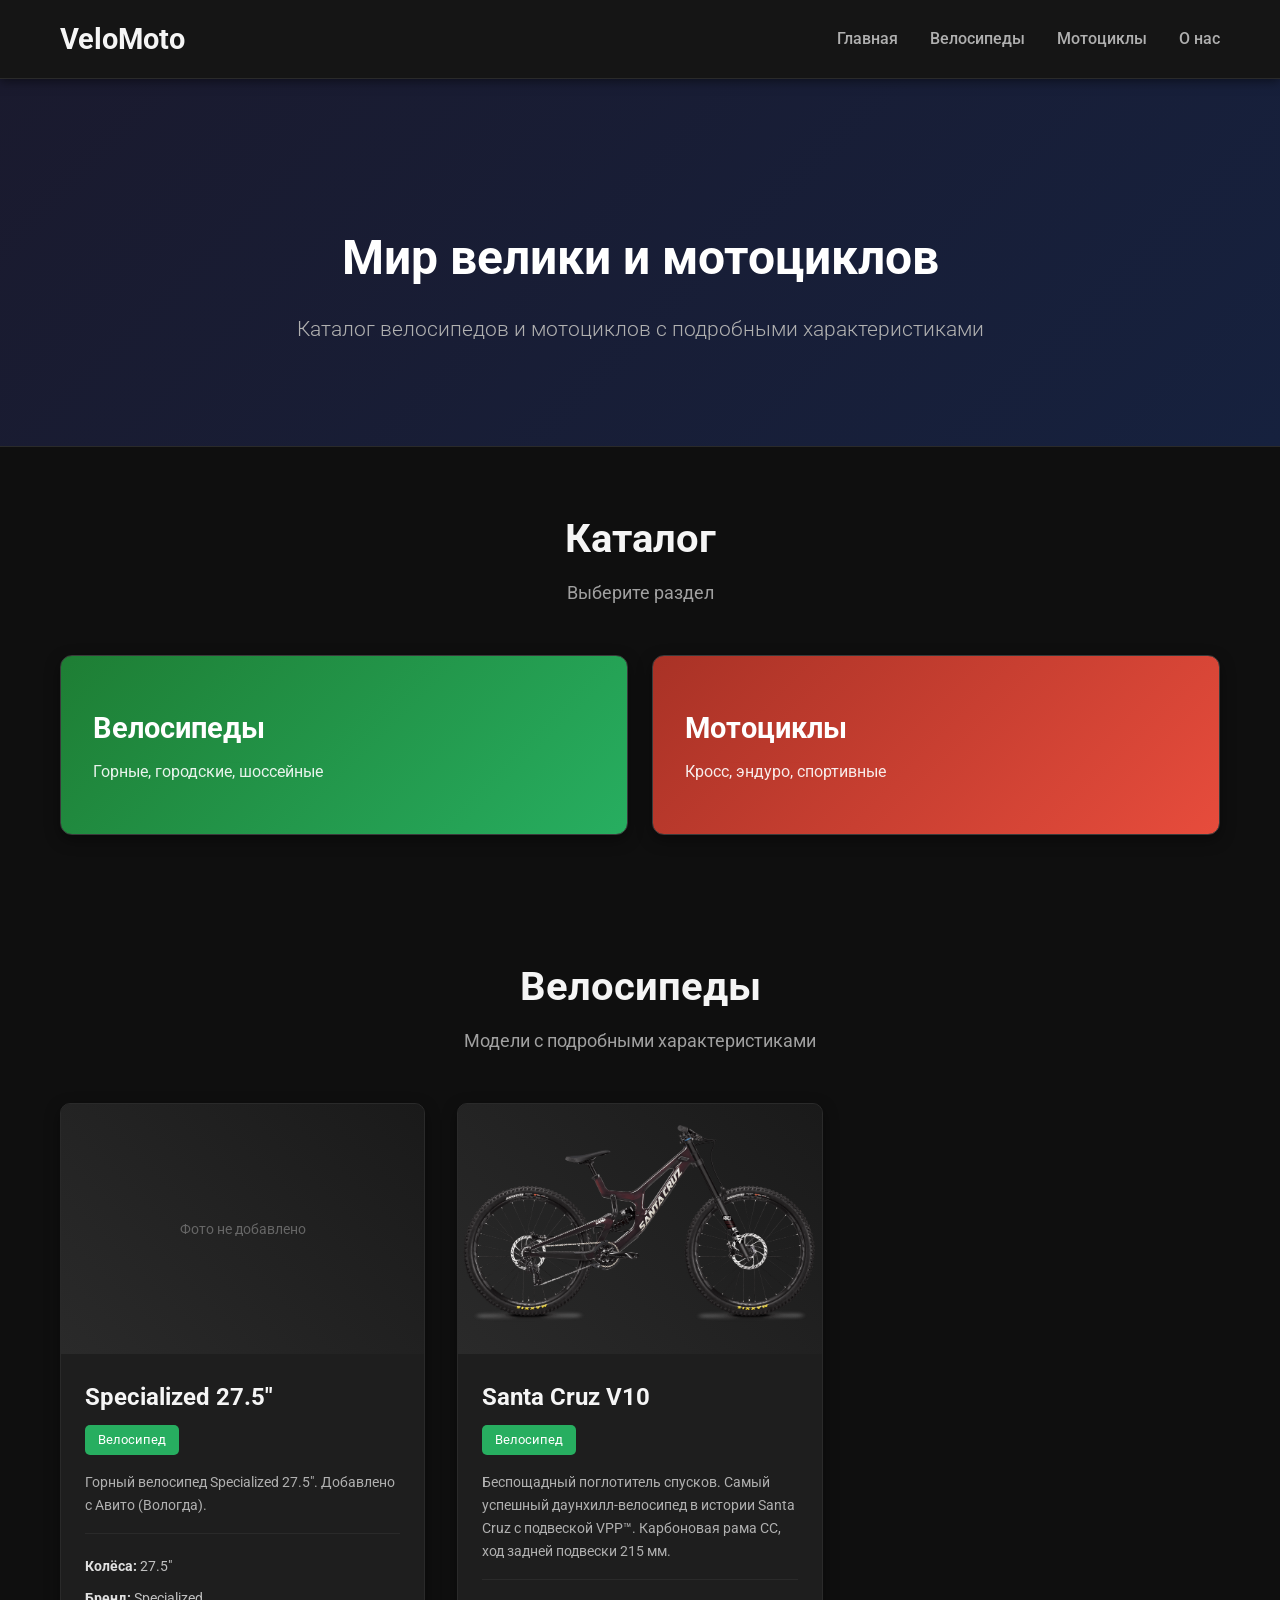
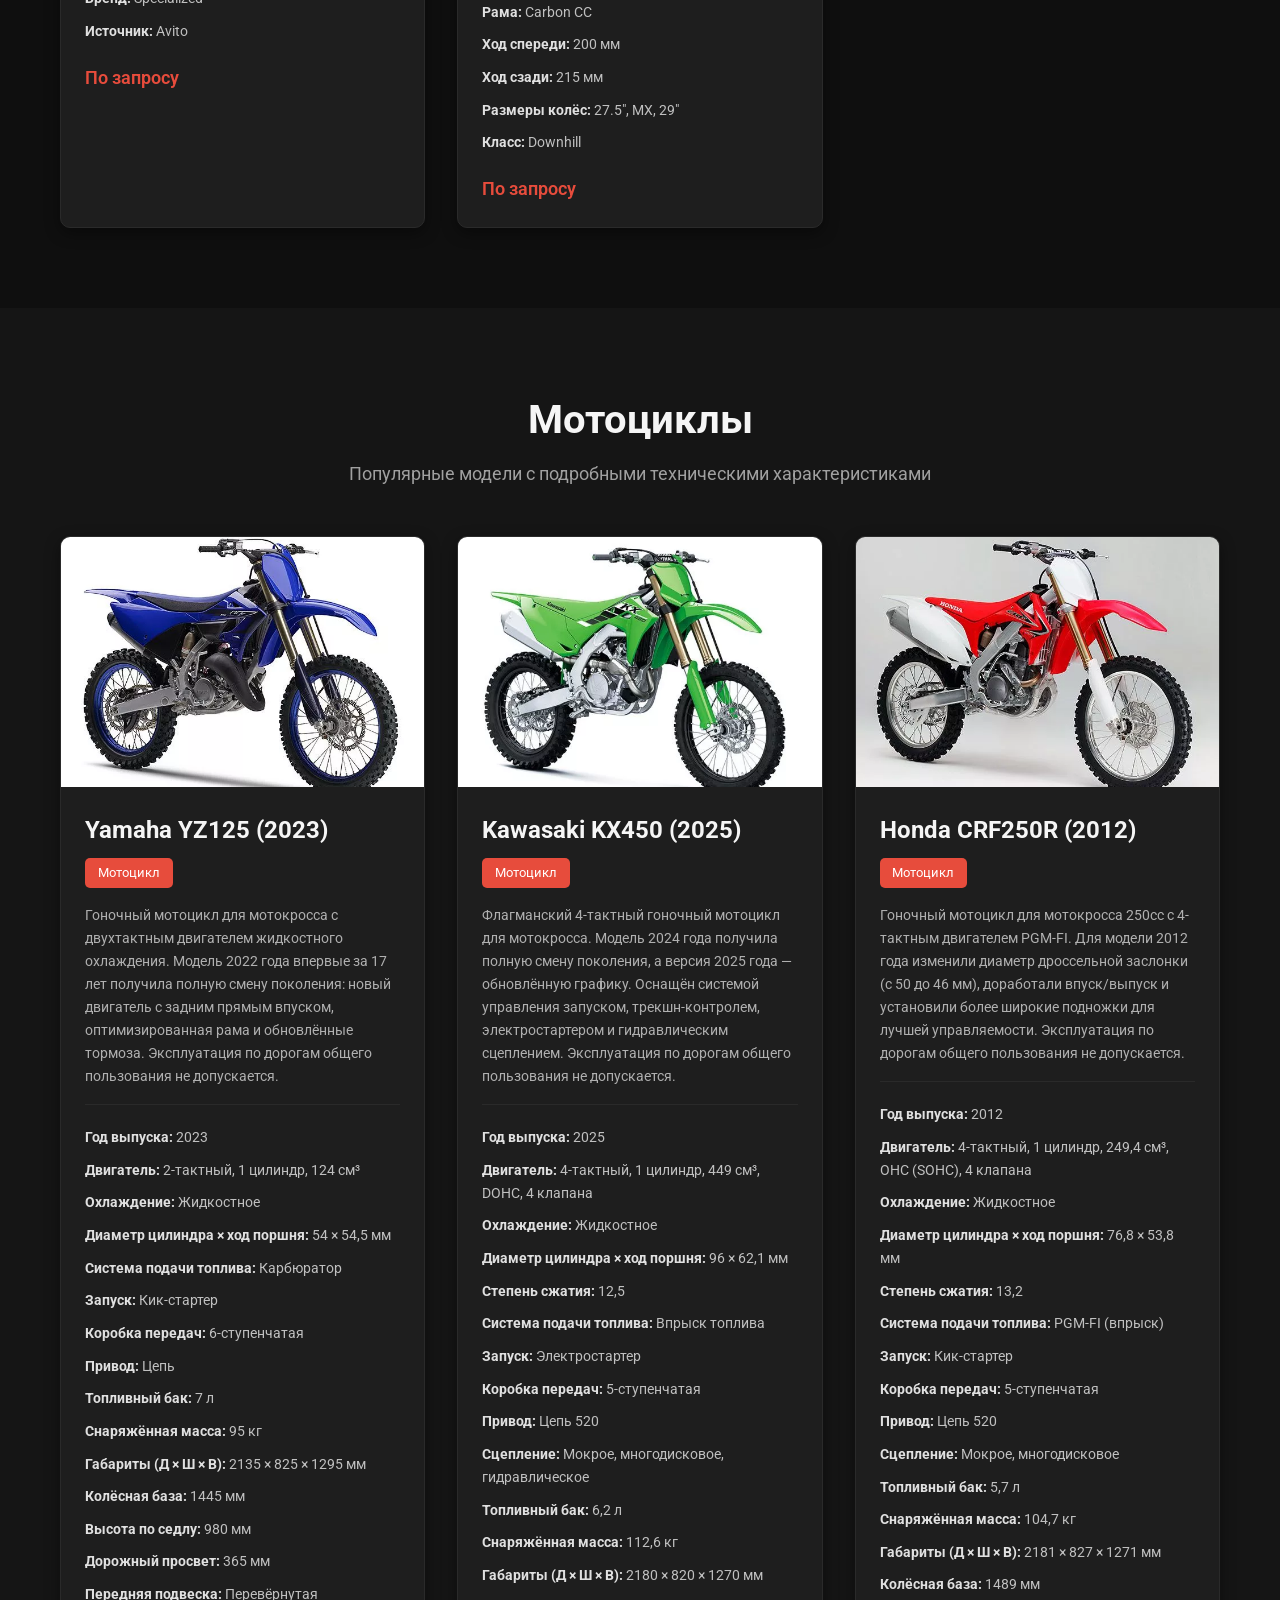
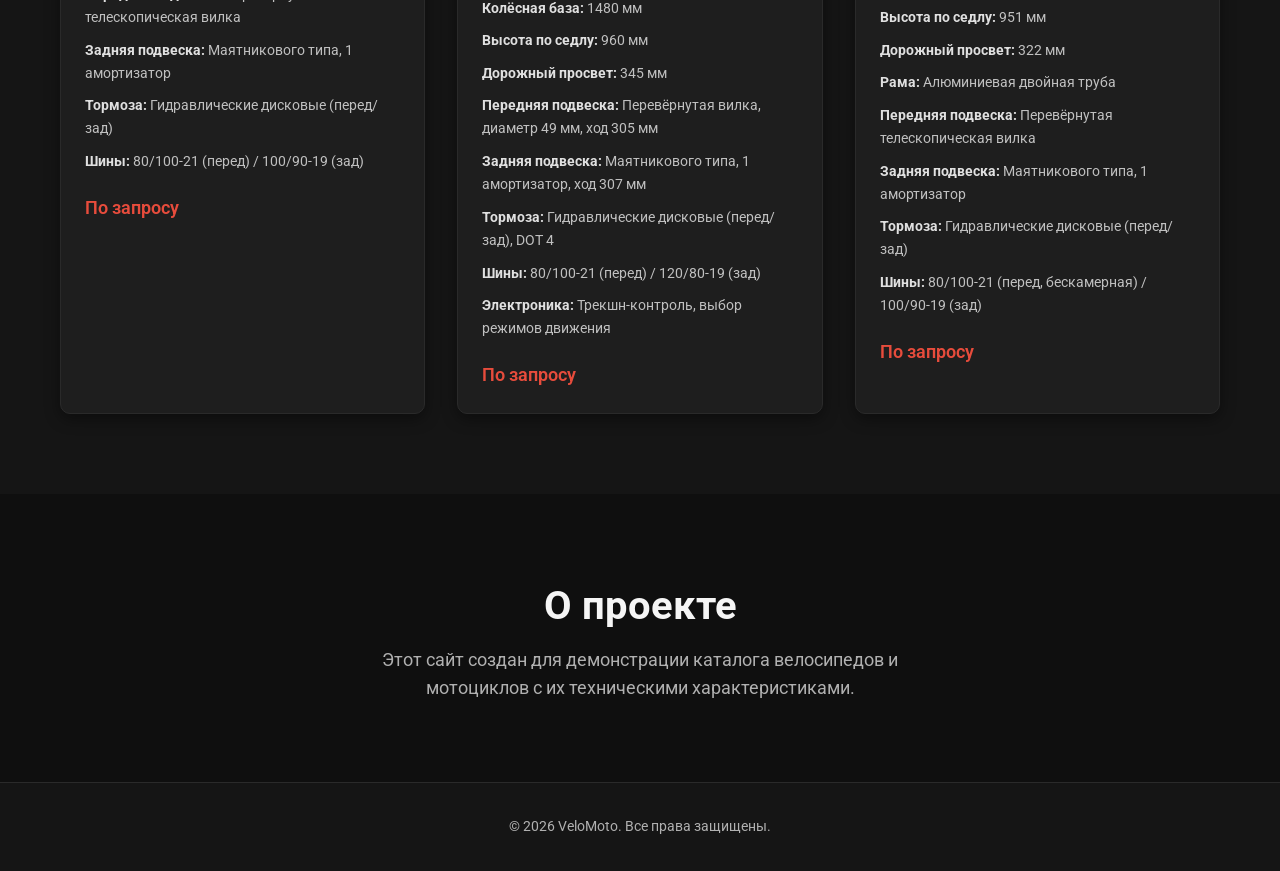
==== index.html @ 11bb686a "website" ====
<!DOCTYPE html>
<html lang="ru">
<head>
    <meta charset="UTF-8">
    <meta name="viewport" content="width=device-width, initial-scale=1.0">
    <title>Велики и мотоциклы</title>
    <link rel="stylesheet" href="css/style.css">
    <link href="https://fonts.googleapis.com/css2?family=Roboto:wght@300;400;500;700&display=swap" rel="stylesheet">
</head>
<body>
    <header class="header">
        <nav class="nav container">
            <div class="nav__logo">
                <h2>VeloMoto</h2>
            </div>
            <ul class="nav__menu">
                <li class="nav__item">
                    <a href="#home" class="nav__link">Главная</a>
                </li>
                <li class="nav__item">
                    <a href="#bikes" class="nav__link">Велосипеды</a>
                </li>
                <li class="nav__item">
                    <a href="#motos" class="nav__link">Мотоциклы</a>
                </li>
                <li class="nav__item">
                    <a href="#about" class="nav__link">О нас</a>
                </li>
            </ul>
        </nav>
    </header>

    <main>
        <section id="home" class="hero">
            <div class="container">
                <div class="hero__content">
                    <h1 class="hero__title">Мир велики и мотоциклов</h1>
                    <p class="hero__subtitle">Каталог велосипедов и мотоциклов с подробными характеристиками</p>
                </div>
            </div>
        </section>

        <section class="section catalog-top">
            <div class="container">
                <h2 class="section__title">Каталог</h2>
                <p class="section__subtitle">Выберите раздел</p>
                <div class="catalog-top__grid">
                    <a href="#bikes" class="catalog-top__card catalog-top__card--bike">
                        <div class="catalog-top__content">
                            <h3 class="catalog-top__title">Велосипеды</h3>
                            <p class="catalog-top__text">Горные, городские, шоссейные</p>
                        </div>
                    </a>
                    <a href="#motos" class="catalog-top__card catalog-top__card--moto">
                        <div class="catalog-top__content">
                            <h3 class="catalog-top__title">Мотоциклы</h3>
                            <p class="catalog-top__text">Кросс, эндуро, спортивные</p>
                        </div>
                    </a>
                </div>
            </div>
        </section>

        <section id="bikes" class="section">
            <div class="container">
                <h2 class="section__title">Велосипеды</h2>
                <p class="section__subtitle">Модели с подробными характеристиками</p>
                <div id="bikes-list" class="cards-grid">
                    <!-- Контент будет добавлен позже -->
                </div>
            </div>
        </section>

        <section id="motos" class="section section--bg">
            <div class="container">
                <h2 class="section__title">Мотоциклы</h2>
                <p class="section__subtitle">Популярные модели с подробными техническими характеристиками</p>
                <div id="motos-list" class="cards-grid">
                    <!-- Контент будет добавлен позже -->
                </div>
            </div>
        </section>

        <section id="about" class="section">
            <div class="container">
                <h2 class="section__title">О проекте</h2>
                <p class="about__text">Этот сайт создан для демонстрации каталога велосипедов и мотоциклов с их техническими характеристиками.</p>
            </div>
        </section>
    </main>

    <footer class="footer">
        <div class="container">
            <p class="footer__text">&copy; 2026 VeloMoto. Все права защищены.</p>
        </div>
    </footer>

    <script src="js/script.js"></script>
</body>
</html>
---- css/style.css ----
/* Reset and base styles */
* {
    margin: 0;
    padding: 0;
    box-sizing: border-box;
}

html {
    scroll-behavior: smooth;
}

body {
    font-family: 'Roboto', sans-serif;
    line-height: 1.6;
    color: #e0e0e0;
    background: #0f0f0f;
}

.container {
    max-width: 1200px;
    margin: 0 auto;
    padding: 0 20px;
}

/* Header */
.header {
    background: #151515;
    box-shadow: 0 2px 10px rgba(0, 0, 0, 0.5);
    position: fixed;
    width: 100%;
    top: 0;
    z-index: 100;
    border-bottom: 1px solid #2a2a2a;
}

.nav {
    display: flex;
    justify-content: space-between;
    align-items: center;
    padding: 1rem 20px;
}

.nav__logo h2 {
    color: #f5f5f5;
    font-size: 1.8rem;
}

.nav__menu {
    display: flex;
    list-style: none;
    gap: 2rem;
}

.nav__link {
    text-decoration: none;
    color: #b0b0b0;
    font-weight: 500;
    transition: color 0.3s ease;
}

.nav__link:hover {
    color: #4a9eff;
}

/* Hero section */
.hero {
    background: linear-gradient(135deg, #1a1a2e 0%, #16213e 100%);
    color: white;
    padding: 150px 0 100px;
    text-align: center;
    margin-top: 70px;
    border-bottom: 1px solid #2a2a2a;
}

.hero__title {
    font-size: 3rem;
    margin-bottom: 1rem;
    font-weight: 700;
}

.hero__subtitle {
    font-size: 1.3rem;
    font-weight: 300;
    color: #b0b0b0;
}

/* Sections */
.section {
    padding: 80px 0;
}

.section--bg {
    background: #151515;
}

.section__title {
    font-size: 2.5rem;
    text-align: center;
    margin-bottom: 0.5rem;
    color: #f5f5f5;
}

.section__subtitle {
    text-align: center;
    color: #a0a0a0;
    font-size: 1.1rem;
    margin-bottom: 3rem;
}

/* Cards grid */
.cards-grid {
    display: grid;
    grid-template-columns: repeat(auto-fill, minmax(350px, 1fr));
    gap: 2rem;
    margin-top: 2rem;
}

.card {
    background: #1e1e1e;
    border-radius: 10px;
    overflow: hidden;
    box-shadow: 0 5px 15px rgba(0, 0, 0, 0.4);
    transition: transform 0.3s ease, box-shadow 0.3s ease;
    border: 1px solid #2a2a2a;
}

.card:hover {
    transform: translateY(-5px);
    box-shadow: 0 10px 25px rgba(0, 0, 0, 0.6);
}

.card__image {
    width: 100%;
    height: 250px;
    background: linear-gradient(45deg, #2a2a2a, #1a1a1a);
    display: flex;
    align-items: center;
    justify-content: center;
    color: #666;
    font-size: 0.9rem;
}

.card__image img {
    width: 100%;
    height: 100%;
    object-fit: cover;
}

.card__content {
    padding: 1.5rem;
}

.card__title {
    font-size: 1.5rem;
    margin-bottom: 0.5rem;
    color: #f5f5f5;
}

.card__type {
    display: inline-block;
    background: #3498db;
    color: white;
    padding: 0.3rem 0.8rem;
    border-radius: 5px;
    font-size: 0.8rem;
    margin-bottom: 1rem;
}

.card__type--bike {
    background: #27ae60;
}

.card__type--moto {
    background: #e74c3c;
}

.card__description {
    color: #b0b0b0;
    margin-bottom: 1rem;
    font-size: 0.9rem;
}

.card__specs {
    list-style: none;
    border-top: 1px solid #2a2a2a;
    padding-top: 1rem;
}

.card__spec {
    padding: 0.3rem 0;
    color: #c0c0c0;
    font-size: 0.9rem;
}

.card__spec strong {
    color: #e0e0e0;
}

/* Catalog top links */
.catalog-top {
    padding: 60px 0 40px;
}

.catalog-top__grid {
    display: grid;
    grid-template-columns: repeat(auto-fit, minmax(280px, 1fr));
    gap: 1.5rem;
    margin-top: 2rem;
}

.catalog-top__card {
    display: block;
    text-decoration: none;
    background: linear-gradient(135deg, #667eea 0%, #764ba2 100%);
    border-radius: 12px;
    overflow: hidden;
    box-shadow: 0 5px 15px rgba(0, 0, 0, 0.4);
    transition: transform 0.3s ease, box-shadow 0.3s ease;
    min-height: 180px;
    border: 1px solid #3a3a3a;
}

.catalog-top__card:hover {
    transform: translateY(-5px);
    box-shadow: 0 10px 25px rgba(0, 0, 0, 0.6);
}

.catalog-top__card--bike {
    background: linear-gradient(135deg, #1e7e34 0%, #27ae60 100%);
}

.catalog-top__card--moto {
    background: linear-gradient(135deg, #a93226 0%, #e74c3c 100%);
}

.catalog-top__content {
    padding: 2rem;
    color: white;
    height: 100%;
    display: flex;
    flex-direction: column;
    justify-content: center;
}

.catalog-top__title {
    font-size: 1.8rem;
    margin-bottom: 0.5rem;
    font-weight: 700;
}

.catalog-top__text {
    font-size: 1rem;
    opacity: 0.9;
}

/* About section */
.about__text {
    text-align: center;
    font-size: 1.1rem;
    color: #b0b0b0;
    max-width: 600px;
    margin: 0 auto;
}

/* Footer */
.footer {
    background: #151515;
    color: #b0b0b0;
    text-align: center;
    padding: 2rem 0;
    border-top: 1px solid #2a2a2a;
}

.footer__text {
    font-size: 0.9rem;
}

/* Responsive */
@media (max-width: 768px) {
    .nav {
        flex-direction: column;
        gap: 1rem;
    }
    
    .nav__menu {
        gap: 1rem;
    }
    
    .hero__title {
        font-size: 2.2rem;
    }
    
    .hero__subtitle {
        font-size: 1.1rem;
    }
    
    .section__title {
        font-size: 2rem;
    }
    
    .cards-grid {
        grid-template-columns: 1fr;
    }
}
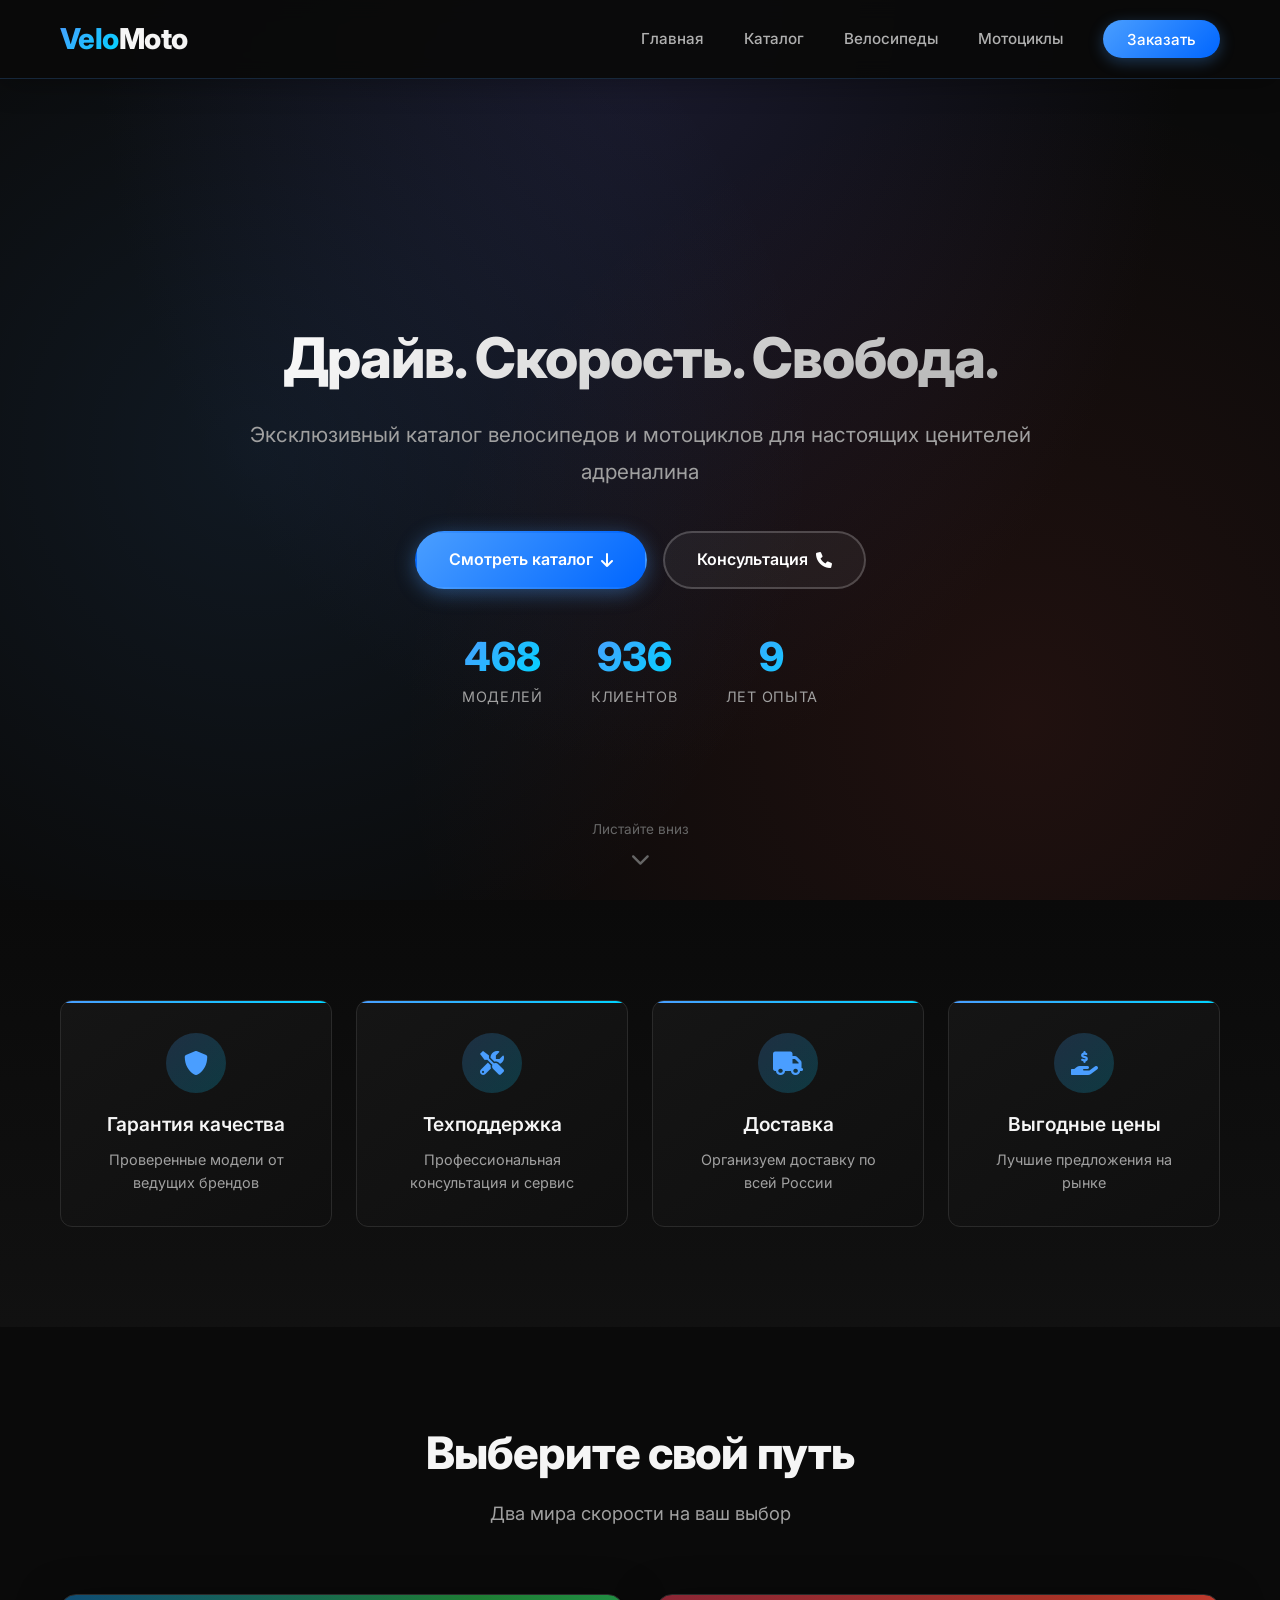
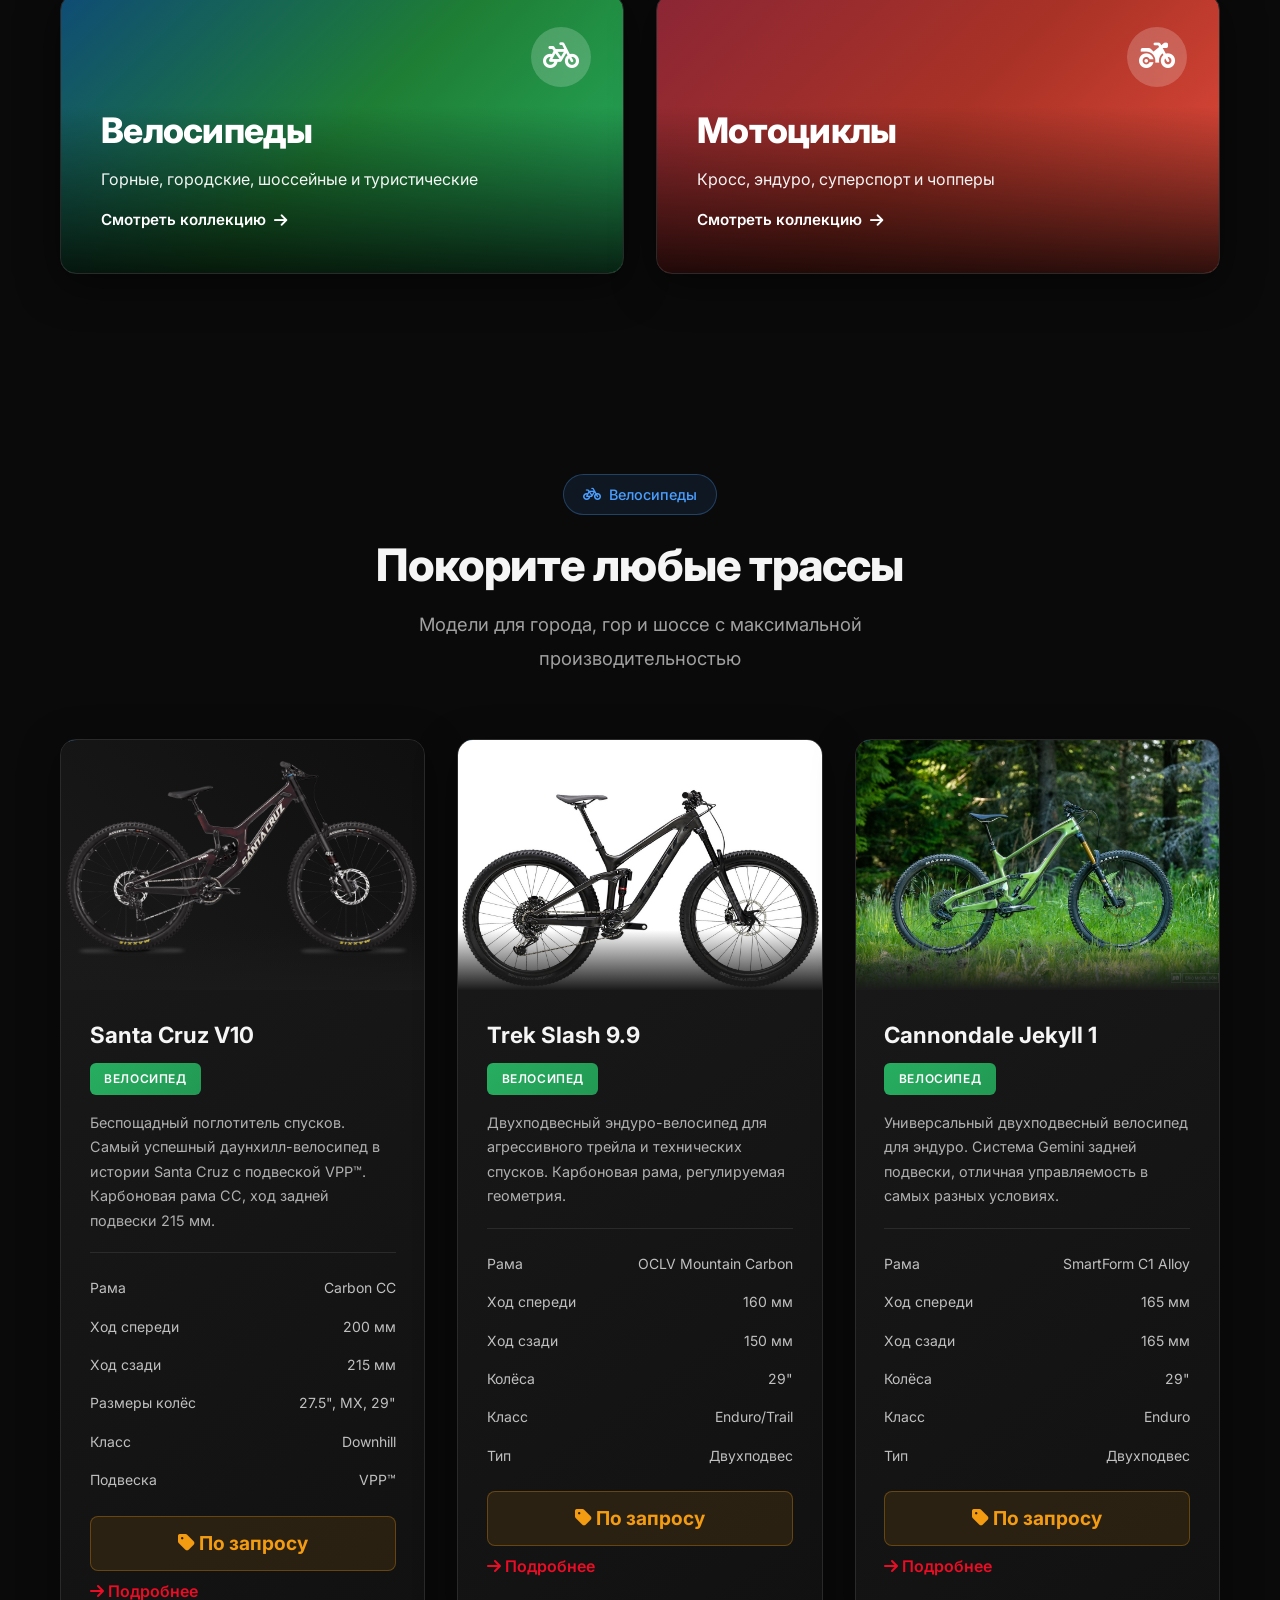
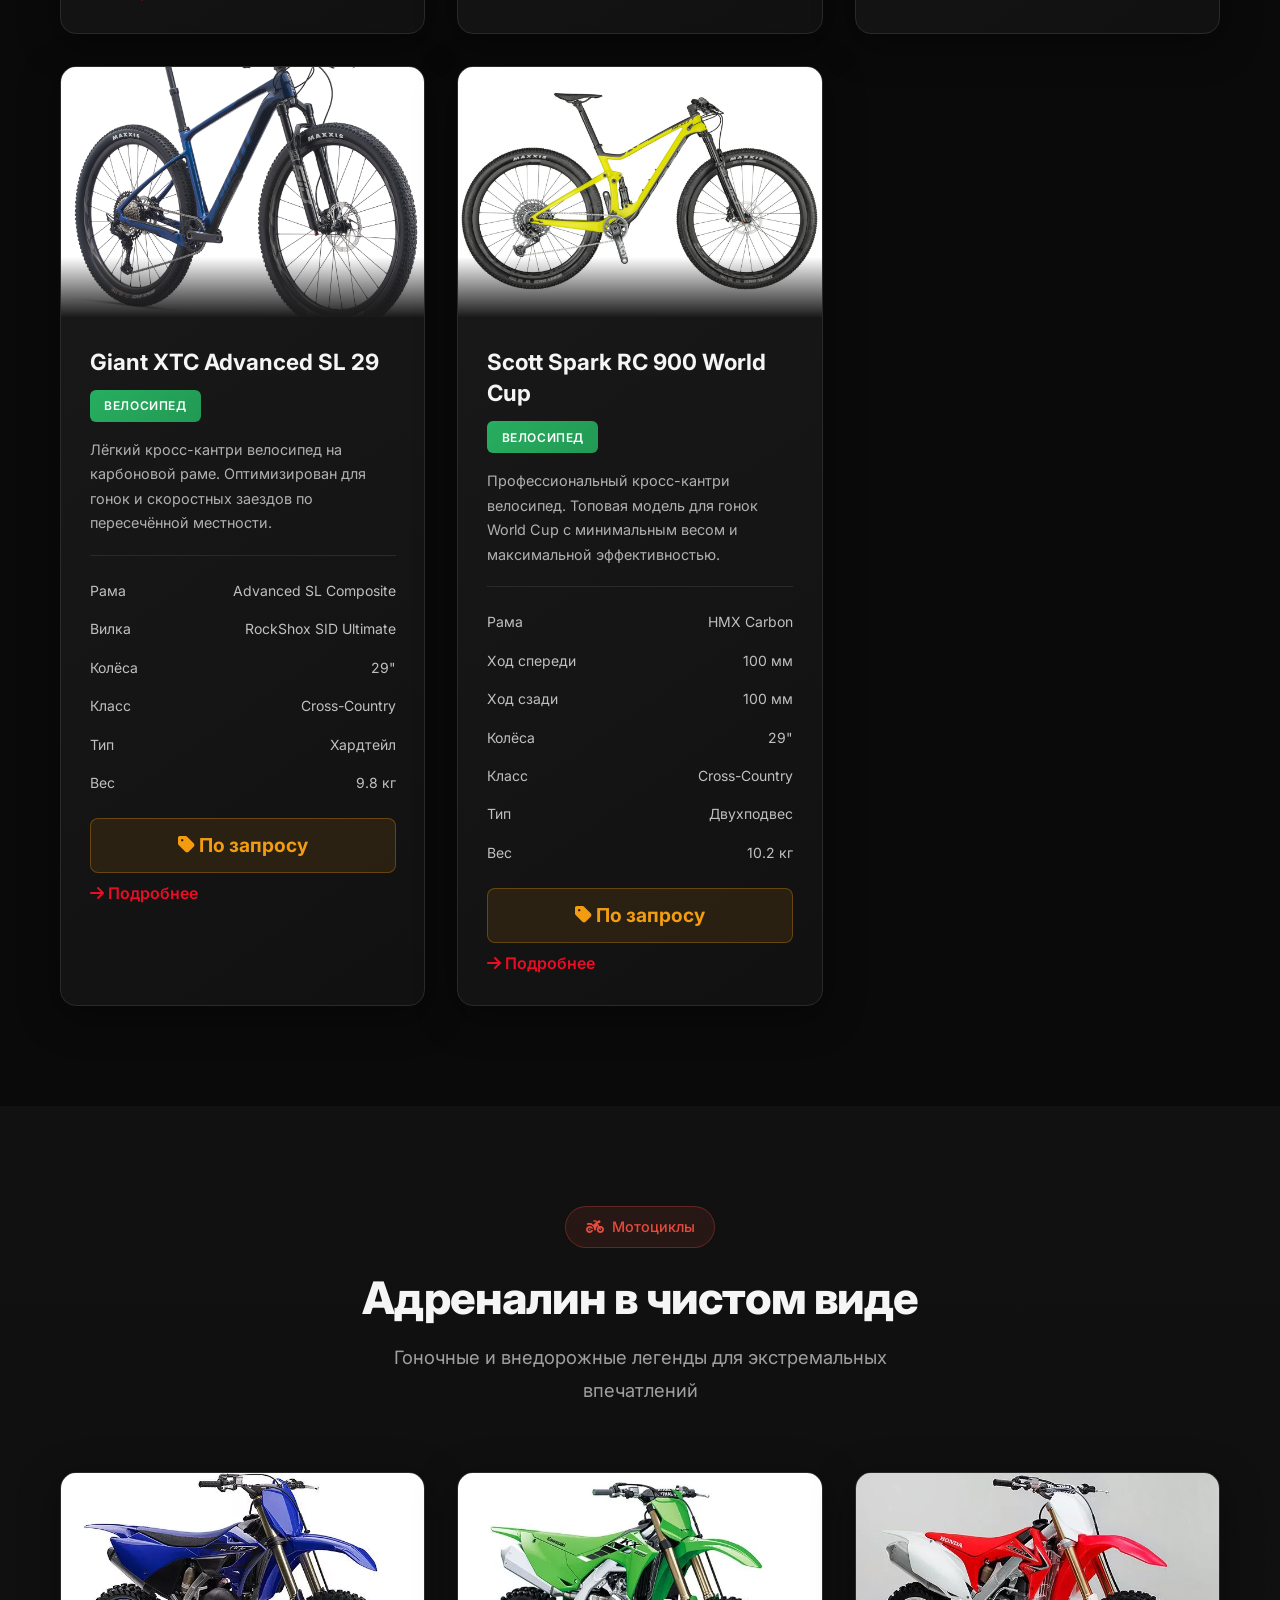
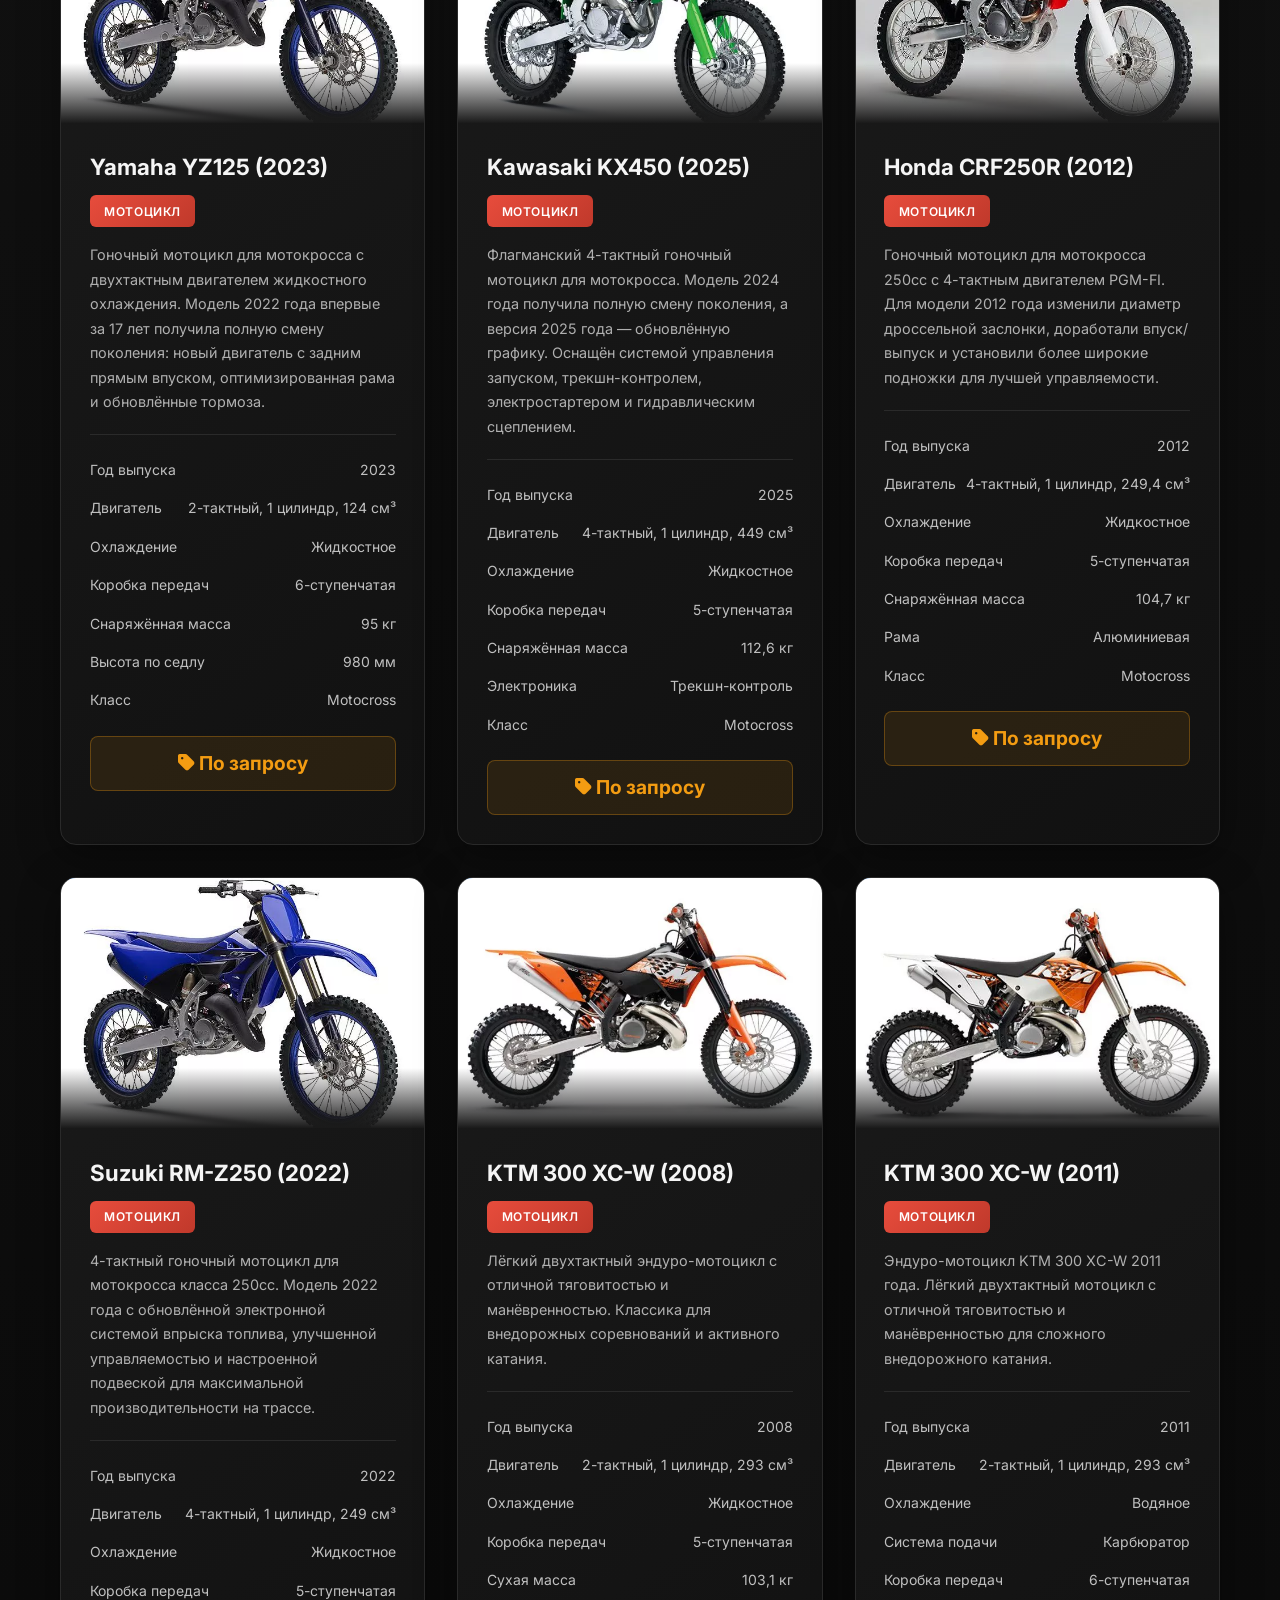
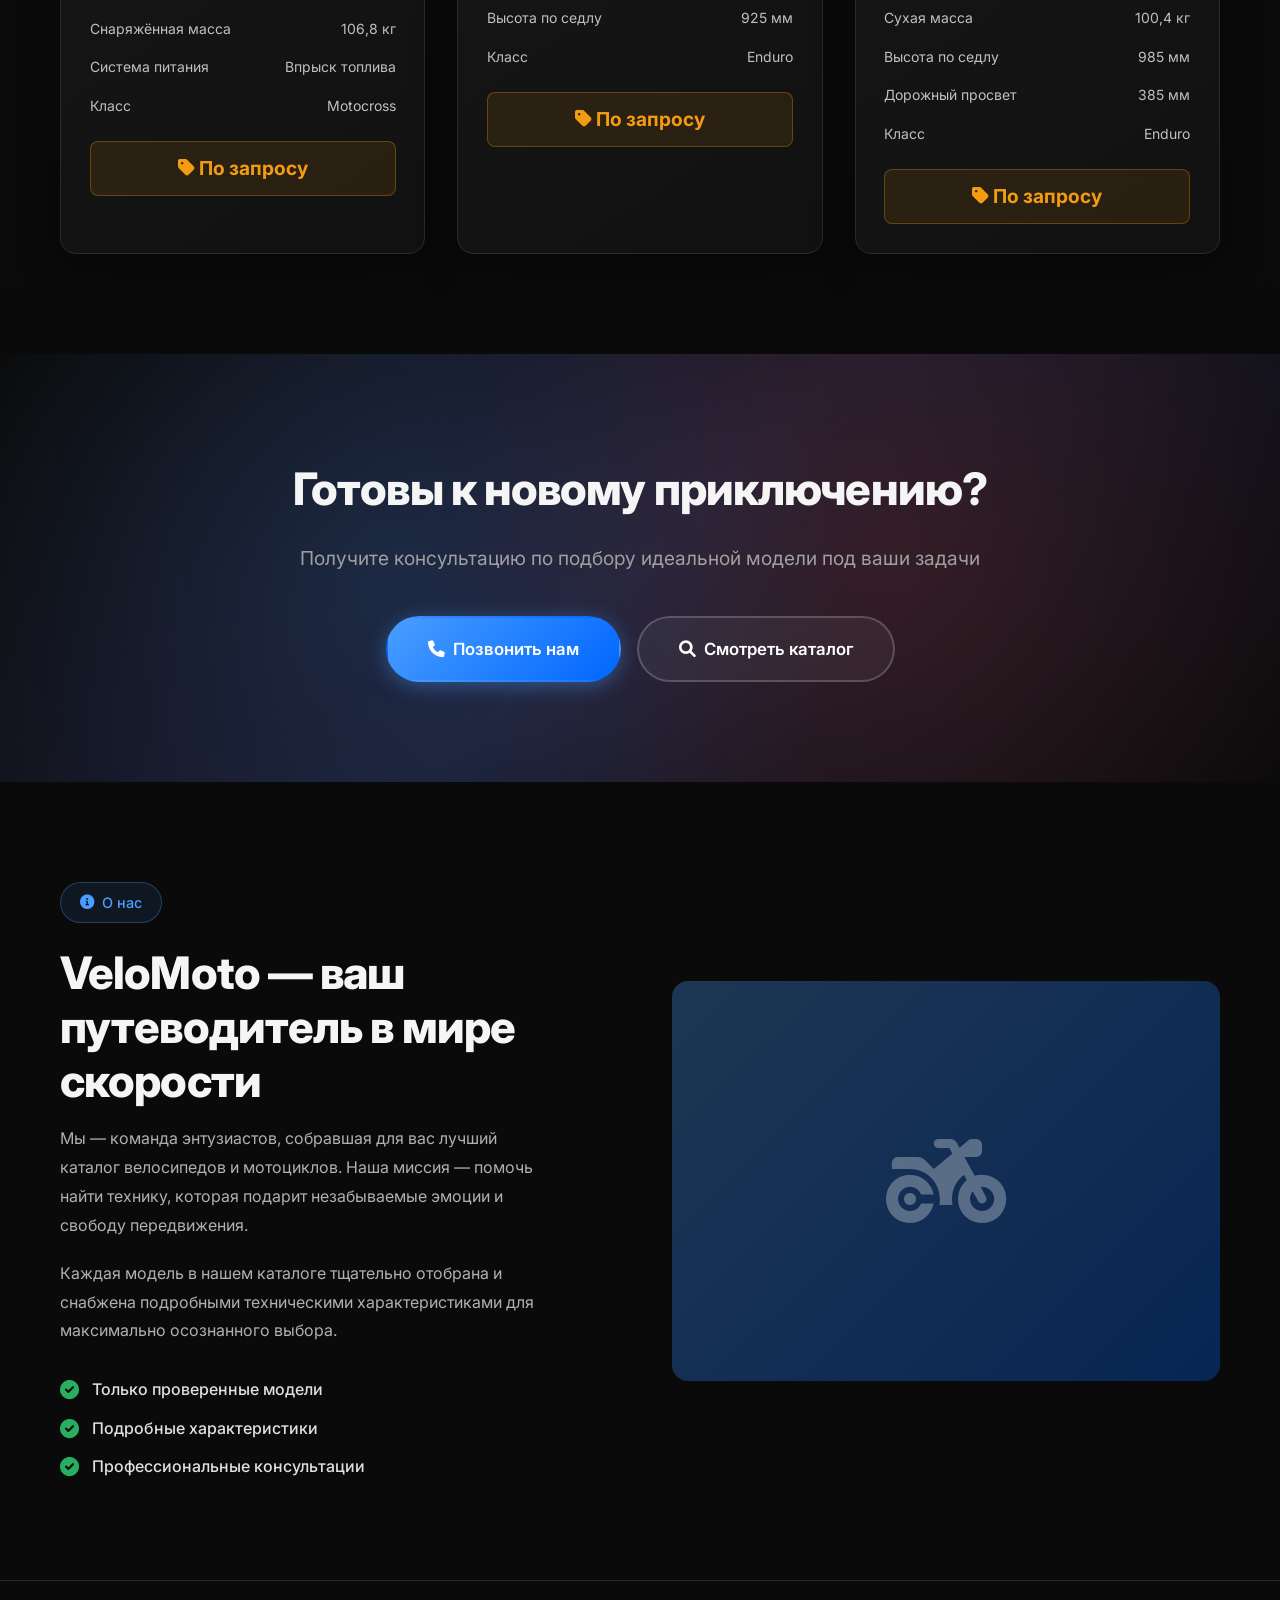
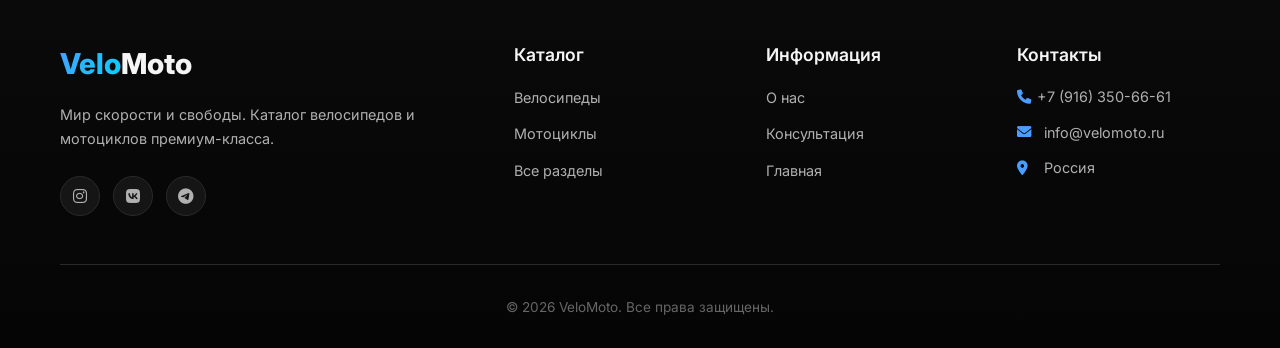
==== commit 01b05b98: "website2" ====
--- a/index.html
+++ b/index.html
@@ -3,58 +3,150 @@
 <head>
     <meta charset="UTF-8">
     <meta name="viewport" content="width=device-width, initial-scale=1.0">
-    <title>Велики и мотоциклы</title>
+    <title>VeloMoto — Велосипеды и мотоциклы премиум-класса</title>
     <link rel="stylesheet" href="css/style.css">
-    <link href="https://fonts.googleapis.com/css2?family=Roboto:wght@300;400;500;700&display=swap" rel="stylesheet">
+    <link href="https://fonts.googleapis.com/css2?family=Inter:wght@300;400;500;600;700;800&display=swap" rel="stylesheet">
+    <link rel="stylesheet" href="https://cdnjs.cloudflare.com/ajax/libs/font-awesome/6.0.0/css/all.min.css">
 </head>
 <body>
     <header class="header">
         <nav class="nav container">
             <div class="nav__logo">
-                <h2>VeloMoto</h2>
-            </div>
-            <ul class="nav__menu">
+                <h2><span class="logo-accent">Velo</span>Moto</h2>
+            </div>
+            <ul class="nav__menu" id="navMenu">
                 <li class="nav__item">
                     <a href="#home" class="nav__link">Главная</a>
                 </li>
                 <li class="nav__item">
+                    <a href="#catalog" class="nav__link">Каталог</a>
+                </li>
+                <li class="nav__item">
                     <a href="#bikes" class="nav__link">Велосипеды</a>
                 </li>
                 <li class="nav__item">
                     <a href="#motos" class="nav__link">Мотоциклы</a>
                 </li>
                 <li class="nav__item">
-                    <a href="#about" class="nav__link">О нас</a>
+                    <a href="#cta" class="nav__link nav__link--cta">Заказать</a>
                 </li>
             </ul>
+            <div class="nav__toggle" id="navToggle">
+                <span class="bar"></span>
+                <span class="bar"></span>
+                <span class="bar"></span>
+            </div>
         </nav>
     </header>
 
     <main>
         <section id="home" class="hero">
+            <div class="hero__bg"></div>
             <div class="container">
                 <div class="hero__content">
-                    <h1 class="hero__title">Мир велики и мотоциклов</h1>
-                    <p class="hero__subtitle">Каталог велосипедов и мотоциклов с подробными характеристиками</p>
-                </div>
-            </div>
-        </section>
-
-        <section class="section catalog-top">
-            <div class="container">
-                <h2 class="section__title">Каталог</h2>
-                <p class="section__subtitle">Выберите раздел</p>
+                    <div class="hero__badge animate-fade-up">
+                        <i class="fas fa-bolt"></i> Новые поступления
+                    </div>
+                    <h1 class="hero__title animate-fade-up delay-1">Драйв. Скорость. Свобода.</h1>
+                    <p class="hero__subtitle animate-fade-up delay-2">Эксклюзивный каталог велосипедов и мотоциклов для настоящих ценителей адреналина</p>
+                    <div class="hero__buttons animate-fade-up delay-3">
+                        <a href="#catalog" class="btn btn--primary">
+                            <span>Смотреть каталог</span>
+                            <i class="fas fa-arrow-down"></i>
+                        </a>
+                        <a href="#cta" class="btn btn--secondary">
+                            <span>Консультация</span>
+                            <i class="fas fa-phone"></i>
+                        </a>
+                    </div>
+                    <div class="hero__stats animate-fade-up delay-4">
+                        <div class="stat">
+                            <div class="stat__number" data-count="500">0</div>
+                            <div class="stat__label">Моделей</div>
+                        </div>
+                        <div class="stat">
+                            <div class="stat__number" data-count="1000">0</div>
+                            <div class="stat__label">Клиентов</div>
+                        </div>
+                        <div class="stat">
+                            <div class="stat__number" data-count="10">0</div>
+                            <div class="stat__label">Лет опыта</div>
+                        </div>
+                    </div>
+                </div>
+            </div>
+            <div class="hero__scroll">
+                <span>Листайте вниз</span>
+                <i class="fas fa-chevron-down"></i>
+            </div>
+        </section>
+
+        <section class="section features">
+            <div class="container">
+                <div class="features__grid">
+                    <div class="feature-card animate-on-scroll">
+                        <div class="feature-card__icon">
+                            <i class="fas fa-shield-alt"></i>
+                        </div>
+                        <h3 class="feature-card__title">Гарантия качества</h3>
+                        <p class="feature-card__text">Проверенные модели от ведущих брендов</p>
+                    </div>
+                    <div class="feature-card animate-on-scroll delay-1">
+                        <div class="feature-card__icon">
+                            <i class="fas fa-tools"></i>
+                        </div>
+                        <h3 class="feature-card__title">Техподдержка</h3>
+                        <p class="feature-card__text">Профессиональная консультация и сервис</p>
+                    </div>
+                    <div class="feature-card animate-on-scroll delay-2">
+                        <div class="feature-card__icon">
+                            <i class="fas fa-truck"></i>
+                        </div>
+                        <h3 class="feature-card__title">Доставка</h3>
+                        <p class="feature-card__text">Организуем доставку по всей России</p>
+                    </div>
+                    <div class="feature-card animate-on-scroll delay-3">
+                        <div class="feature-card__icon">
+                            <i class="fas fa-hand-holding-usd"></i>
+                        </div>
+                        <h3 class="feature-card__title">Выгодные цены</h3>
+                        <p class="feature-card__text">Лучшие предложения на рынке</p>
+                    </div>
+                </div>
+            </div>
+        </section>
+
+        <section id="catalog" class="section catalog-top">
+            <div class="container">
+                <div class="section__header animate-on-scroll">
+                    <h2 class="section__title">Выберите свой путь</h2>
+                    <p class="section__subtitle">Два мира скорости на ваш выбор</p>
+                </div>
                 <div class="catalog-top__grid">
-                    <a href="#bikes" class="catalog-top__card catalog-top__card--bike">
+                    <a href="#bikes" class="catalog-top__card catalog-top__card--bike animate-on-scroll">
+                        <div class="catalog-top__overlay"></div>
                         <div class="catalog-top__content">
+                            <div class="catalog-top__icon">
+                                <i class="fas fa-bicycle"></i>
+                            </div>
                             <h3 class="catalog-top__title">Велосипеды</h3>
-                            <p class="catalog-top__text">Горные, городские, шоссейные</p>
+                            <p class="catalog-top__text">Горные, городские, шоссейные и туристические</p>
+                            <span class="catalog-top__link">
+                                Смотреть коллекцию <i class="fas fa-arrow-right"></i>
+                            </span>
                         </div>
                     </a>
-                    <a href="#motos" class="catalog-top__card catalog-top__card--moto">
+                    <a href="#motos" class="catalog-top__card catalog-top__card--moto animate-on-scroll delay-1">
+                        <div class="catalog-top__overlay"></div>
                         <div class="catalog-top__content">
+                            <div class="catalog-top__icon">
+                                <i class="fas fa-motorcycle"></i>
+                            </div>
                             <h3 class="catalog-top__title">Мотоциклы</h3>
-                            <p class="catalog-top__text">Кросс, эндуро, спортивные</p>
+                            <p class="catalog-top__text">Кросс, эндуро, суперспорт и чопперы</p>
+                            <span class="catalog-top__link">
+                                Смотреть коллекцию <i class="fas fa-arrow-right"></i>
+                            </span>
                         </div>
                     </a>
                 </div>
@@ -63,8 +155,13 @@
 
         <section id="bikes" class="section">
             <div class="container">
-                <h2 class="section__title">Велосипеды</h2>
-                <p class="section__subtitle">Модели с подробными характеристиками</p>
+                <div class="section__header animate-on-scroll">
+                    <div class="section__label">
+                        <i class="fas fa-bicycle"></i> Велосипеды
+                    </div>
+                    <h2 class="section__title">Покорите любые трассы</h2>
+                    <p class="section__subtitle">Модели для города, гор и шоссе с максимальной производительностью</p>
+                </div>
                 <div id="bikes-list" class="cards-grid">
                     <!-- Контент будет добавлен позже -->
                 </div>
@@ -73,25 +170,119 @@
 
         <section id="motos" class="section section--bg">
             <div class="container">
-                <h2 class="section__title">Мотоциклы</h2>
-                <p class="section__subtitle">Популярные модели с подробными техническими характеристиками</p>
+                <div class="section__header animate-on-scroll">
+                    <div class="section__label section__label--moto">
+                        <i class="fas fa-motorcycle"></i> Мотоциклы
+                    </div>
+                    <h2 class="section__title">Адреналин в чистом виде</h2>
+                    <p class="section__subtitle">Гоночные и внедорожные легенды для экстремальных впечатлений</p>
+                </div>
                 <div id="motos-list" class="cards-grid">
                     <!-- Контент будет добавлен позже -->
                 </div>
             </div>
         </section>
 
+        <section id="cta" class="section cta">
+            <div class="cta__bg"></div>
+            <div class="container">
+                <div class="cta__content animate-on-scroll">
+                    <h2 class="cta__title">Готовы к новому приключению?</h2>
+                    <p class="cta__subtitle">Получите консультацию по подбору идеальной модели под ваши задачи</p>
+                    <div class="cta__buttons">
+                        <a href="tel:+79163506661" class="btn btn--primary btn--large">
+                            <i class="fas fa-phone"></i>
+                            <span>Позвонить нам</span>
+                        </a>
+                        <a href="#catalog" class="btn btn--secondary btn--large">
+                            <i class="fas fa-search"></i>
+                            <span>Смотреть каталог</span>
+                        </a>
+                    </div>
+                </div>
+            </div>
+        </section>
+
         <section id="about" class="section">
             <div class="container">
-                <h2 class="section__title">О проекте</h2>
-                <p class="about__text">Этот сайт создан для демонстрации каталога велосипедов и мотоциклов с их техническими характеристиками.</p>
+                <div class="about__grid">
+                    <div class="about__content animate-on-scroll">
+                        <div class="section__label">
+                            <i class="fas fa-info-circle"></i> О нас
+                        </div>
+                        <h2 class="section__title section__title--left">VeloMoto — ваш путеводитель в мире скорости</h2>
+                        <p class="about__text">Мы — команда энтузиастов, собравшая для вас лучший каталог велосипедов и мотоциклов. Наша миссия — помочь найти технику, которая подарит незабываемые эмоции и свободу передвижения.</p>
+                        <p class="about__text">Каждая модель в нашем каталоге тщательно отобрана и снабжена подробными техническими характеристиками для максимально осознанного выбора.</p>
+                        <div class="about__features">
+                            <div class="about__feature">
+                                <i class="fas fa-check-circle"></i>
+                                <span>Только проверенные модели</span>
+                            </div>
+                            <div class="about__feature">
+                                <i class="fas fa-check-circle"></i>
+                                <span>Подробные характеристики</span>
+                            </div>
+                            <div class="about__feature">
+                                <i class="fas fa-check-circle"></i>
+                                <span>Профессиональные консультации</span>
+                            </div>
+                        </div>
+                    </div>
+                    <div class="about__image animate-on-scroll delay-1">
+                        <div class="about__image-wrapper">
+                            <div class="about__image-bg"></div>
+                            <div class="about__image-content">
+                                <i class="fas fa-motorcycle"></i>
+                            </div>
+                        </div>
+                    </div>
+                </div>
             </div>
         </section>
     </main>
 
     <footer class="footer">
         <div class="container">
-            <p class="footer__text">&copy; 2026 VeloMoto. Все права защищены.</p>
+            <div class="footer__content">
+                <div class="footer__section">
+                    <div class="footer__logo">
+                        <h2><span class="logo-accent">Velo</span>Moto</h2>
+                    </div>
+                    <p class="footer__text">Мир скорости и свободы. Каталог велосипедов и мотоциклов премиум-класса.</p>
+                    <div class="footer__social">
+                        <a href="#" class="social-link"><i class="fab fa-instagram"></i></a>
+                        <a href="#" class="social-link"><i class="fab fa-vk"></i></a>
+                        <a href="#" class="social-link"><i class="fab fa-telegram"></i></a>
+                    </div>
+                </div>
+                <div class="footer__section">
+                    <h3 class="footer__title">Каталог</h3>
+                    <ul class="footer__list">
+                        <li><a href="#bikes">Велосипеды</a></li>
+                        <li><a href="#motos">Мотоциклы</a></li>
+                        <li><a href="#catalog">Все разделы</a></li>
+                    </ul>
+                </div>
+                <div class="footer__section">
+                    <h3 class="footer__title">Информация</h3>
+                    <ul class="footer__list">
+                        <li><a href="#about">О нас</a></li>
+                        <li><a href="#cta">Консультация</a></li>
+                        <li><a href="#home">Главная</a></li>
+                    </ul>
+                </div>
+                <div class="footer__section">
+                    <h3 class="footer__title">Контакты</h3>
+                    <ul class="footer__contacts">
+                        <li><a href="tel:+79163506661" style="color: inherit; text-decoration: none;"><i class="fas fa-phone"></i> +7 (916) 350-66-61</a></li>
+                        <li><i class="fas fa-envelope"></i> info@velomoto.ru</li>
+                        <li><i class="fas fa-map-marker-alt"></i> Россия</li>
+                    </ul>
+                </div>
+            </div>
+            <div class="footer__bottom">
+                <p class="footer__copy">&copy; 2026 VeloMoto. Все права защищены.</p>
+            </div>
         </div>
     </footer>
 
--- a/css/style.css
+++ b/css/style.css
@@ -7,13 +7,15 @@
 
 html {
     scroll-behavior: smooth;
+    scroll-padding-top: 80px;
 }
 
 body {
-    font-family: 'Roboto', sans-serif;
+    font-family: 'Inter', -apple-system, BlinkMacSystemFont, 'Segoe UI', Roboto, Oxygen, Ubuntu, Cantarell, sans-serif;
     line-height: 1.6;
     color: #e0e0e0;
-    background: #0f0f0f;
+    background: #0a0a0a;
+    overflow-x: hidden;
 }
 
 .container {
@@ -22,15 +24,79 @@
     padding: 0 20px;
 }
 
+/* Animations */
+@keyframes fadeUp {
+    from {
+        opacity: 0;
+        transform: translateY(30px);
+    }
+    to {
+        opacity: 1;
+        transform: translateY(0);
+    }
+}
+
+@keyframes float {
+    0%, 100% {
+        transform: translateY(0px);
+    }
+    50% {
+        transform: translateY(-10px);
+    }
+}
+
+@keyframes pulse {
+    0%, 100% {
+        transform: scale(1);
+    }
+    50% {
+        transform: scale(1.05);
+    }
+}
+
+.animate-fade-up {
+    animation: fadeUp 0.8s ease forwards;
+    opacity: 0;
+}
+
+.delay-1 {
+    animation-delay: 0.2s;
+}
+
+.delay-2 {
+    animation-delay: 0.4s;
+}
+
+.delay-3 {
+    animation-delay: 0.6s;
+}
+
+.delay-4 {
+    animation-delay: 0.8s;
+}
+
+.animate-on-scroll {
+    opacity: 0;
+    transform: translateY(40px);
+    transition: all 0.8s cubic-bezier(0.4, 0, 0.2, 1);
+}
+
+.animate-on-scroll.visible {
+    opacity: 1;
+    transform: translateY(0);
+}
+
 /* Header */
 .header {
-    background: #151515;
-    box-shadow: 0 2px 10px rgba(0, 0, 0, 0.5);
+    background: rgba(10, 10, 10, 0.95);
+    backdrop-filter: blur(10px);
+    -webkit-backdrop-filter: blur(10px);
+    box-shadow: 0 4px 30px rgba(0, 0, 0, 0.3);
     position: fixed;
     width: 100%;
     top: 0;
-    z-index: 100;
-    border-bottom: 1px solid #2a2a2a;
+    z-index: 1000;
+    border-bottom: 1px solid rgba(74, 158, 255, 0.2);
 }
 
 .nav {
@@ -38,73 +104,485 @@
     justify-content: space-between;
     align-items: center;
     padding: 1rem 20px;
+    min-height: 70px;
 }
 
 .nav__logo h2 {
     color: #f5f5f5;
     font-size: 1.8rem;
+    font-weight: 800;
+    letter-spacing: -0.02em;
+}
+
+.logo-accent {
+    background: linear-gradient(135deg, #4a9eff 0%, #00d4ff 100%);
+    -webkit-background-clip: text;
+    -webkit-text-fill-color: transparent;
+    background-clip: text;
 }
 
 .nav__menu {
     display: flex;
     list-style: none;
-    gap: 2rem;
+    gap: 2.5rem;
+    align-items: center;
 }
 
 .nav__link {
     text-decoration: none;
     color: #b0b0b0;
     font-weight: 500;
-    transition: color 0.3s ease;
+    font-size: 0.95rem;
+    transition: all 0.3s ease;
+    position: relative;
+    padding: 0.5rem 0;
+}
+
+.nav__link::after {
+    content: '';
+    position: absolute;
+    bottom: 0;
+    left: 0;
+    width: 0;
+    height: 2px;
+    background: linear-gradient(90deg, #4a9eff, #00d4ff);
+    transition: width 0.3s ease;
 }
 
 .nav__link:hover {
-    color: #4a9eff;
+    color: #f5f5f5;
+}
+
+.nav__link:hover::after {
+    width: 100%;
+}
+
+.nav__link--cta {
+    background: linear-gradient(135deg, #4a9eff 0%, #0066ff 100%);
+    color: white !important;
+    padding: 0.6rem 1.5rem !important;
+    border-radius: 50px;
+    transition: all 0.3s ease;
+    box-shadow: 0 4px 15px rgba(74, 158, 255, 0.3);
+}
+
+.nav__link--cta::after {
+    display: none;
+}
+
+.nav__link--cta:hover {
+    transform: translateY(-2px);
+    box-shadow: 0 6px 25px rgba(74, 158, 255, 0.5);
+}
+
+.nav__toggle {
+    display: none;
+    flex-direction: column;
+    cursor: pointer;
+    gap: 4px;
+}
+
+.bar {
+    width: 25px;
+    height: 3px;
+    background: #f5f5f5;
+    border-radius: 2px;
+    transition: 0.3s;
 }
 
 /* Hero section */
 .hero {
-    background: linear-gradient(135deg, #1a1a2e 0%, #16213e 100%);
+    background: radial-gradient(ellipse at top, #1a1a2e 0%, #0a0a0a 60%);
     color: white;
-    padding: 150px 0 100px;
+    padding: 180px 0 120px;
     text-align: center;
-    margin-top: 70px;
-    border-bottom: 1px solid #2a2a2a;
+    margin-top: 0;
+    position: relative;
+    overflow: hidden;
+    min-height: 100vh;
+    display: flex;
+    align-items: center;
+}
+
+.hero__bg {
+    position: absolute;
+    top: 0;
+    left: 0;
+    right: 0;
+    bottom: 0;
+    background: 
+        radial-gradient(circle at 20% 50%, rgba(74, 158, 255, 0.1) 0%, transparent 50%),
+        radial-gradient(circle at 80% 80%, rgba(231, 76, 60, 0.1) 0%, transparent 50%);
+    pointer-events: none;
+}
+
+.hero .container {
+    position: relative;
+    z-index: 2;
+    width: 100%;
+}
+
+.hero__content {
+    max-width: 800px;
+    margin: 0 auto;
+}
+
+.hero__badge {
+    display: inline-flex;
+    align-items: center;
+    gap: 0.5rem;
+    background: rgba(74, 158, 255, 0.1);
+    border: 1px solid rgba(74, 158, 255, 0.3);
+    padding: 0.5rem 1.2rem;
+    border-radius: 50px;
+    color: #4a9eff;
+    font-size: 0.9rem;
+    font-weight: 500;
+    margin-bottom: 2rem;
+    animation: pulse 2s ease-in-out infinite;
 }
 
 .hero__title {
-    font-size: 3rem;
-    margin-bottom: 1rem;
-    font-weight: 700;
+    font-size: 3.5rem;
+    margin-bottom: 1.5rem;
+    font-weight: 800;
+    line-height: 1.2;
+    letter-spacing: -0.02em;
+    background: linear-gradient(135deg, #ffffff 0%, #b0b0b0 100%);
+    -webkit-background-clip: text;
+    -webkit-text-fill-color: transparent;
+    background-clip: text;
 }
 
 .hero__subtitle {
     font-size: 1.3rem;
-    font-weight: 300;
-    color: #b0b0b0;
+    font-weight: 400;
+    color: #a0a0a0;
+    margin-bottom: 2.5rem;
+    line-height: 1.8;
+}
+
+.hero__buttons {
+    display: flex;
+    gap: 1rem;
+    justify-content: center;
+    flex-wrap: wrap;
+    margin-bottom: 3rem;
+}
+
+.btn {
+    display: inline-flex;
+    align-items: center;
+    gap: 0.5rem;
+    padding: 0.9rem 2rem;
+    text-decoration: none;
+    border-radius: 50px;
+    font-weight: 600;
+    font-size: 1rem;
+    transition: all 0.3s ease;
+    border: 2px solid transparent;
+    position: relative;
+    overflow: hidden;
+}
+
+.btn--primary {
+    background: linear-gradient(135deg, #4a9eff 0%, #0066ff 100%);
+    color: white;
+    box-shadow: 0 4px 20px rgba(74, 158, 255, 0.4);
+}
+
+.btn--primary:hover {
+    transform: translateY(-3px);
+    box-shadow: 0 8px 30px rgba(74, 158, 255, 0.6);
+}
+
+.btn--secondary {
+    background: rgba(255, 255, 255, 0.05);
+    color: white;
+    border-color: rgba(255, 255, 255, 0.2);
+    backdrop-filter: blur(10px);
+}
+
+.btn--secondary:hover {
+    background: rgba(255, 255, 255, 0.1);
+    border-color: rgba(74, 158, 255, 0.5);
+    transform: translateY(-3px);
+}
+
+.btn--large {
+    padding: 1.1rem 2.5rem;
+    font-size: 1.05rem;
+}
+
+.hero__stats {
+    display: flex;
+    justify-content: center;
+    gap: 3rem;
+    flex-wrap: wrap;
+    margin-top: 3rem;
+}
+
+.stat {
+    text-align: center;
+}
+
+.stat__number {
+    font-size: 2.5rem;
+    font-weight: 800;
+    background: linear-gradient(135deg, #4a9eff 0%, #00d4ff 100%);
+    -webkit-background-clip: text;
+    -webkit-text-fill-color: transparent;
+    background-clip: text;
+    line-height: 1;
+    margin-bottom: 0.5rem;
+}
+
+.stat__label {
+    color: #a0a0a0;
+    font-size: 0.9rem;
+    text-transform: uppercase;
+    letter-spacing: 0.05em;
+}
+
+.hero__scroll {
+    position: absolute;
+    bottom: 2rem;
+    left: 50%;
+    transform: translateX(-50%);
+    display: flex;
+    flex-direction: column;
+    align-items: center;
+    gap: 0.5rem;
+    color: #666;
+    font-size: 0.85rem;
+    animation: float 2s ease-in-out infinite;
+    cursor: pointer;
+}
+
+.hero__scroll i {
+    font-size: 1.2rem;
+}
+
+/* Features */
+.features {
+    padding: 80px 0;
+    background: linear-gradient(to bottom, #0a0a0a, #111111);
+}
+
+.features__grid {
+    display: grid;
+    grid-template-columns: repeat(auto-fit, minmax(250px, 1fr));
+    gap: 1.5rem;
+}
+
+.feature-card {
+    background: linear-gradient(145deg, #151515, #0f0f0f);
+    padding: 2rem;
+    border-radius: 12px;
+    border: 1px solid #2a2a2a;
+    text-align: center;
+    transition: all 0.3s ease;
+    position: relative;
+    overflow: hidden;
+}
+
+.feature-card::before {
+    content: '';
+    position: absolute;
+    top: 0;
+    left: 0;
+    right: 0;
+    height: 2px;
+    background: linear-gradient(90deg, #4a9eff, #00d4ff);
+}
+
+.feature-card:hover {
+    transform: translateY(-5px);
+    border-color: rgba(74, 158, 255, 0.4);
+    box-shadow: 0 10px 40px rgba(74, 158, 255, 0.1);
+}
+
+.feature-card__icon {
+    width: 60px;
+    height: 60px;
+    margin: 0 auto 1rem;
+    background: linear-gradient(135deg, rgba(74, 158, 255, 0.2), rgba(0, 212, 255, 0.2));
+    border-radius: 50%;
+    display: flex;
+    align-items: center;
+    justify-content: center;
+    font-size: 1.5rem;
+    color: #4a9eff;
+}
+
+.feature-card__title {
+    color: #f5f5f5;
+    font-size: 1.2rem;
+    margin-bottom: 0.5rem;
+    font-weight: 600;
+}
+
+.feature-card__text {
+    color: #a0a0a0;
+    font-size: 0.9rem;
 }
 
 /* Sections */
 .section {
-    padding: 80px 0;
+    padding: 100px 0;
 }
 
 .section--bg {
-    background: #151515;
+    background: linear-gradient(to bottom, #111111, #0a0a0a);
+}
+
+.section__header {
+    text-align: center;
+    margin-bottom: 4rem;
+}
+
+.section__label {
+    display: inline-flex;
+    align-items: center;
+    gap: 0.5rem;
+    background: rgba(74, 158, 255, 0.1);
+    border: 1px solid rgba(74, 158, 255, 0.3);
+    padding: 0.5rem 1.2rem;
+    border-radius: 50px;
+    color: #4a9eff;
+    font-size: 0.9rem;
+    font-weight: 500;
+    margin-bottom: 1.5rem;
+}
+
+.section__label--moto {
+    background: rgba(231, 76, 60, 0.1);
+    border-color: rgba(231, 76, 60, 0.3);
+    color: #e74c3c;
 }
 
 .section__title {
-    font-size: 2.5rem;
+    font-size: 2.8rem;
     text-align: center;
-    margin-bottom: 0.5rem;
+    margin-bottom: 1rem;
     color: #f5f5f5;
+    font-weight: 800;
+    letter-spacing: -0.02em;
+    line-height: 1.2;
+}
+
+.section__title--left {
+    text-align: left;
 }
 
 .section__subtitle {
     text-align: center;
     color: #a0a0a0;
-    font-size: 1.1rem;
-    margin-bottom: 3rem;
+    font-size: 1.15rem;
+    max-width: 600px;
+    margin: 0 auto;
+    line-height: 1.8;
+}
+
+/* Catalog top */
+.catalog-top {
+    padding: 100px 0;
+}
+
+.catalog-top__grid {
+    display: grid;
+    grid-template-columns: repeat(auto-fit, minmax(300px, 1fr));
+    gap: 2rem;
+    margin-top: 3rem;
+}
+
+.catalog-top__card {
+    display: block;
+    text-decoration: none;
+    position: relative;
+    border-radius: 16px;
+    overflow: hidden;
+    box-shadow: 0 10px 40px rgba(0, 0, 0, 0.5);
+    transition: all 0.4s cubic-bezier(0.4, 0, 0.2, 1);
+    min-height: 280px;
+    border: 1px solid #2a2a2a;
+}
+
+.catalog-top__card:hover {
+    transform: translateY(-10px) scale(1.02);
+    box-shadow: 0 20px 60px rgba(0, 0, 0, 0.7);
+}
+
+.catalog-top__card--bike {
+    background: linear-gradient(135deg, #0f4c75 0%, #1e7e34 50%, #27ae60 100%);
+}
+
+.catalog-top__card--moto {
+    background: linear-gradient(135deg, #8b2635 0%, #a93226 50%, #e74c3c 100%);
+}
+
+.catalog-top__overlay {
+    position: absolute;
+    top: 0;
+    left: 0;
+    right: 0;
+    bottom: 0;
+    background: linear-gradient(to top, rgba(0, 0, 0, 0.8) 0%, transparent 60%);
+    pointer-events: none;
+}
+
+.catalog-top__content {
+    position: relative;
+    z-index: 2;
+    padding: 2.5rem;
+    color: white;
+    height: 100%;
+    display: flex;
+    flex-direction: column;
+    justify-content: flex-end;
+}
+
+.catalog-top__icon {
+    position: absolute;
+    top: 2rem;
+    right: 2rem;
+    width: 60px;
+    height: 60px;
+    background: rgba(255, 255, 255, 0.2);
+    backdrop-filter: blur(10px);
+    border-radius: 50%;
+    display: flex;
+    align-items: center;
+    justify-content: center;
+    font-size: 1.8rem;
+    animation: float 3s ease-in-out infinite;
+}
+
+.catalog-top__title {
+    font-size: 2.2rem;
+    margin-bottom: 0.5rem;
+    font-weight: 800;
+    letter-spacing: -0.02em;
+}
+
+.catalog-top__text {
+    font-size: 1rem;
+    opacity: 0.95;
+    margin-bottom: 1rem;
+    line-height: 1.6;
+}
+
+.catalog-top__link {
+    display: inline-flex;
+    align-items: center;
+    gap: 0.5rem;
+    font-weight: 600;
+    font-size: 0.95rem;
+    transition: gap 0.3s ease;
+}
+
+.catalog-top__card:hover .catalog-top__link {
+    gap: 0.8rem;
 }
 
 /* Cards grid */
@@ -112,193 +590,483 @@
     display: grid;
     grid-template-columns: repeat(auto-fill, minmax(350px, 1fr));
     gap: 2rem;
-    margin-top: 2rem;
+    margin-top: 3rem;
 }
 
 .card {
-    background: #1e1e1e;
-    border-radius: 10px;
+    background: linear-gradient(145deg, #1a1a1a, #111111);
+    border-radius: 16px;
     overflow: hidden;
-    box-shadow: 0 5px 15px rgba(0, 0, 0, 0.4);
-    transition: transform 0.3s ease, box-shadow 0.3s ease;
+    box-shadow: 0 10px 40px rgba(0, 0, 0, 0.4);
+    transition: all 0.4s cubic-bezier(0.4, 0, 0.2, 1);
     border: 1px solid #2a2a2a;
+    position: relative;
+}
+
+.card::before {
+    content: '';
+    position: absolute;
+    top: 0;
+    left: 0;
+    right: 0;
+    height: 2px;
+    background: linear-gradient(90deg, #4a9eff, transparent);
 }
 
 .card:hover {
-    transform: translateY(-5px);
-    box-shadow: 0 10px 25px rgba(0, 0, 0, 0.6);
+    transform: translateY(-8px);
+    box-shadow: 0 20px 60px rgba(0, 0, 0, 0.6);
+    border-color: rgba(74, 158, 255, 0.4);
 }
 
 .card__image {
     width: 100%;
     height: 250px;
-    background: linear-gradient(45deg, #2a2a2a, #1a1a1a);
+    background: linear-gradient(45deg, #1a1a1a, #0f0f0f);
     display: flex;
     align-items: center;
     justify-content: center;
     color: #666;
     font-size: 0.9rem;
+    position: relative;
+    overflow: hidden;
+}
+
+.card__image::after {
+    content: '';
+    position: absolute;
+    bottom: 0;
+    left: 0;
+    right: 0;
+    height: 60px;
+    background: linear-gradient(to top, rgba(26, 26, 26, 1) 0%, transparent 100%);
+    pointer-events: none;
 }
 
 .card__image img {
     width: 100%;
     height: 100%;
     object-fit: cover;
+    transition: transform 0.4s ease;
+}
+
+.card:hover .card__image img {
+    transform: scale(1.05);
 }
 
 .card__content {
-    padding: 1.5rem;
+    padding: 1.8rem;
 }
 
 .card__title {
-    font-size: 1.5rem;
-    margin-bottom: 0.5rem;
+    font-size: 1.4rem;
+    margin-bottom: 0.8rem;
     color: #f5f5f5;
+    font-weight: 700;
+    line-height: 1.4;
 }
 
 .card__type {
     display: inline-block;
-    background: #3498db;
+    background: linear-gradient(135deg, #3498db, #2980b9);
     color: white;
-    padding: 0.3rem 0.8rem;
-    border-radius: 5px;
-    font-size: 0.8rem;
+    padding: 0.4rem 0.9rem;
+    border-radius: 6px;
+    font-size: 0.75rem;
+    font-weight: 600;
     margin-bottom: 1rem;
+    text-transform: uppercase;
+    letter-spacing: 0.05em;
 }
 
 .card__type--bike {
-    background: #27ae60;
+    background: linear-gradient(135deg, #27ae60, #229954);
 }
 
 .card__type--moto {
-    background: #e74c3c;
+    background: linear-gradient(135deg, #e74c3c, #c0392b);
 }
 
 .card__description {
     color: #b0b0b0;
-    margin-bottom: 1rem;
+    margin-bottom: 1.2rem;
     font-size: 0.9rem;
+    line-height: 1.7;
 }
 
 .card__specs {
     list-style: none;
     border-top: 1px solid #2a2a2a;
-    padding-top: 1rem;
+    padding-top: 1.2rem;
+    display: grid;
+    gap: 0.4rem;
 }
 
 .card__spec {
     padding: 0.3rem 0;
     color: #c0c0c0;
-    font-size: 0.9rem;
+    font-size: 0.875rem;
+    display: flex;
+    justify-content: space-between;
 }
 
 .card__spec strong {
     color: #e0e0e0;
-}
-
-/* Catalog top links */
-.catalog-top {
-    padding: 60px 0 40px;
-}
-
-.catalog-top__grid {
+    font-weight: 500;
+}
+
+.card__price {
+    margin-top: 1.2rem;
+    font-weight: 700;
+    color: #f39c12;
+    font-size: 1.2rem;
+    text-align: center;
+    padding: 0.7rem;
+    background: rgba(243, 156, 18, 0.1);
+    border-radius: 8px;
+    border: 1px solid rgba(243, 156, 18, 0.3);
+}
+
+/* CTA Section */
+.cta {
+    position: relative;
+    background: linear-gradient(135deg, #0a0a0a 0%, #1a1a2e 50%, #0a0a0a 100%);
+    overflow: hidden;
+    padding: 100px 0;
+}
+
+.cta__bg {
+    position: absolute;
+    top: 0;
+    left: 0;
+    right: 0;
+    bottom: 0;
+    background: 
+        radial-gradient(circle at 30% 50%, rgba(74, 158, 255, 0.15) 0%, transparent 50%),
+        radial-gradient(circle at 70% 50%, rgba(231, 76, 60, 0.15) 0%, transparent 50%);
+    pointer-events: none;
+}
+
+.cta__content {
+    position: relative;
+    z-index: 2;
+    text-align: center;
+    max-width: 700px;
+    margin: 0 auto;
+}
+
+.cta__title {
+    font-size: 2.8rem;
+    font-weight: 800;
+    margin-bottom: 1rem;
+    color: #f5f5f5;
+    letter-spacing: -0.02em;
+}
+
+.cta__subtitle {
+    font-size: 1.2rem;
+    color: #a0a0a0;
+    margin-bottom: 2.5rem;
+    line-height: 1.8;
+}
+
+.cta__buttons {
+    display: flex;
+    gap: 1rem;
+    justify-content: center;
+    flex-wrap: wrap;
+}
+
+/* About */
+.about__grid {
     display: grid;
-    grid-template-columns: repeat(auto-fit, minmax(280px, 1fr));
-    gap: 1.5rem;
+    grid-template-columns: repeat(auto-fit, minmax(300px, 1fr));
+    gap: 4rem;
+    align-items: center;
+}
+
+.about__content {
+    max-width: 500px;
+}
+
+.about__text {
+    color: #b0b0b0;
+    font-size: 1rem;
+    line-height: 1.8;
+    margin-bottom: 1.2rem;
+}
+
+.about__features {
     margin-top: 2rem;
-}
-
-.catalog-top__card {
-    display: block;
-    text-decoration: none;
-    background: linear-gradient(135deg, #667eea 0%, #764ba2 100%);
-    border-radius: 12px;
+    display: grid;
+    gap: 0.8rem;
+}
+
+.about__feature {
+    display: flex;
+    align-items: center;
+    gap: 0.8rem;
+    color: #e0e0e0;
+    font-weight: 500;
+}
+
+.about__feature i {
+    color: #27ae60;
+    font-size: 1.2rem;
+}
+
+.about__image {
+    position: relative;
+}
+
+.about__image-wrapper {
+    position: relative;
+    width: 100%;
+    height: 400px;
+    border-radius: 16px;
     overflow: hidden;
-    box-shadow: 0 5px 15px rgba(0, 0, 0, 0.4);
-    transition: transform 0.3s ease, box-shadow 0.3s ease;
-    min-height: 180px;
-    border: 1px solid #3a3a3a;
-}
-
-.catalog-top__card:hover {
-    transform: translateY(-5px);
-    box-shadow: 0 10px 25px rgba(0, 0, 0, 0.6);
-}
-
-.catalog-top__card--bike {
-    background: linear-gradient(135deg, #1e7e34 0%, #27ae60 100%);
-}
-
-.catalog-top__card--moto {
-    background: linear-gradient(135deg, #a93226 0%, #e74c3c 100%);
-}
-
-.catalog-top__content {
-    padding: 2rem;
-    color: white;
+}
+
+.about__image-bg {
+    position: absolute;
+    top: 0;
+    left: 0;
+    right: 0;
+    bottom: 0;
+    background: linear-gradient(135deg, #4a9eff 0%, #0066ff 100%);
+    opacity: 0.3;
+}
+
+.about__image-content {
+    position: relative;
+    z-index: 2;
+    width: 100%;
     height: 100%;
     display: flex;
-    flex-direction: column;
+    align-items: center;
     justify-content: center;
-}
-
-.catalog-top__title {
-    font-size: 1.8rem;
-    margin-bottom: 0.5rem;
-    font-weight: 700;
-}
-
-.catalog-top__text {
-    font-size: 1rem;
-    opacity: 0.9;
-}
-
-/* About section */
-.about__text {
-    text-align: center;
-    font-size: 1.1rem;
-    color: #b0b0b0;
-    max-width: 600px;
-    margin: 0 auto;
+    font-size: 6rem;
+    color: rgba(255, 255, 255, 0.3);
+    animation: float 4s ease-in-out infinite;
 }
 
 /* Footer */
 .footer {
-    background: #151515;
+    background: linear-gradient(to top, #050505, #0a0a0a);
     color: #b0b0b0;
-    text-align: center;
-    padding: 2rem 0;
+    padding: 60px 0 30px;
     border-top: 1px solid #2a2a2a;
+}
+
+.footer__content {
+    display: grid;
+    grid-template-columns: 2fr 1fr 1fr 1fr;
+    gap: 3rem;
+    margin-bottom: 3rem;
+}
+
+.footer__logo h2 {
+    color: #f5f5f5;
+    font-size: 1.8rem;
+    font-weight: 800;
+    margin-bottom: 1rem;
 }
 
 .footer__text {
     font-size: 0.9rem;
+    line-height: 1.7;
+    margin-bottom: 1.5rem;
+}
+
+.footer__social {
+    display: flex;
+    gap: 0.8rem;
+}
+
+.social-link {
+    width: 40px;
+    height: 40px;
+    background: #151515;
+    border: 1px solid #2a2a2a;
+    border-radius: 50%;
+    display: flex;
+    align-items: center;
+    justify-content: center;
+    color: #b0b0b0;
+    text-decoration: none;
+    transition: all 0.3s ease;
+}
+
+.social-link:hover {
+    background: linear-gradient(135deg, #4a9eff, #0066ff);
+    color: white;
+    border-color: transparent;
+    transform: translateY(-3px);
+}
+
+.footer__title {
+    color: #f5f5f5;
+    font-size: 1.1rem;
+    font-weight: 600;
+    margin-bottom: 1rem;
+}
+
+.footer__list {
+    list-style: none;
+}
+
+.footer__list li {
+    margin-bottom: 0.7rem;
+}
+
+.footer__list a {
+    color: #b0b0b0;
+    text-decoration: none;
+    font-size: 0.9rem;
+    transition: color 0.3s ease;
+}
+
+.footer__list a:hover {
+    color: #4a9eff;
+}
+
+.footer__contacts {
+    list-style: none;
+}
+
+.footer__contacts li {
+    display: flex;
+    align-items: center;
+    gap: 0.7rem;
+    margin-bottom: 0.8rem;
+    font-size: 0.9rem;
+}
+
+.footer__contacts i {
+    color: #4a9eff;
+    width: 16px;
+}
+
+.footer__bottom {
+    padding-top: 2rem;
+    border-top: 1px solid #2a2a2a;
+    text-align: center;
+}
+
+.footer__copy {
+    font-size: 0.85rem;
+    color: #666;
 }
 
 /* Responsive */
+@media (max-width: 968px) {
+    .footer__content {
+        grid-template-columns: 1fr 1fr;
+        gap: 2rem;
+    }
+    
+    .about__grid {
+        gap: 2rem;
+    }
+}
+
 @media (max-width: 768px) {
-    .nav {
+    .nav__menu {
+        position: fixed;
+        left: -100%;
+        top: 70px;
         flex-direction: column;
-        gap: 1rem;
-    }
-    
-    .nav__menu {
-        gap: 1rem;
+        background: rgba(10, 10, 10, 0.98);
+        backdrop-filter: blur(10px);
+        width: 100%;
+        text-align: center;
+        transition: 0.3s;
+        box-shadow: 0 10px 40px rgba(0, 0, 0, 0.5);
+        padding: 2rem 0;
+        gap: 1.5rem;
+        border-bottom: 1px solid #2a2a2a;
+    }
+    
+    .nav__menu.active {
+        left: 0;
+    }
+    
+    .nav__toggle {
+        display: flex;
+    }
+    
+    .nav__toggle.active .bar:nth-child(2) {
+        opacity: 0;
+    }
+    
+    .nav__toggle.active .bar:nth-child(1) {
+        transform: translateY(7px) rotate(45deg);
+    }
+    
+    .nav__toggle.active .bar:nth-child(3) {
+        transform: translateY(-7px) rotate(-45deg);
     }
     
     .hero__title {
-        font-size: 2.2rem;
+        font-size: 2.5rem;
     }
     
     .hero__subtitle {
         font-size: 1.1rem;
     }
     
+    .hero__stats {
+        gap: 2rem;
+    }
+    
+    .stat__number {
+        font-size: 2rem;
+    }
+    
     .section__title {
-        font-size: 2rem;
+        font-size: 2.2rem;
+    }
+    
+    .section__subtitle {
+        font-size: 1rem;
     }
     
     .cards-grid {
         grid-template-columns: 1fr;
     }
-}
+    
+    .catalog-top__grid {
+        grid-template-columns: 1fr;
+    }
+    
+    .hero__buttons {
+        flex-direction: column;
+        width: 100%;
+    }
+    
+    .btn {
+        width: 100%;
+        justify-content: center;
+    }
+    
+    .cta__title {
+        font-size: 2.2rem;
+    }
+    
+    .cta__buttons {
+        flex-direction: column;
+    }
+    
+    .footer__content {
+        grid-template-columns: 1fr;
+        gap: 2rem;
+    }
+    
+    .about__grid {
+        grid-template-columns: 1fr;
+    }
+    
+    .section {
+        padding: 60px 0;
+    }
+}
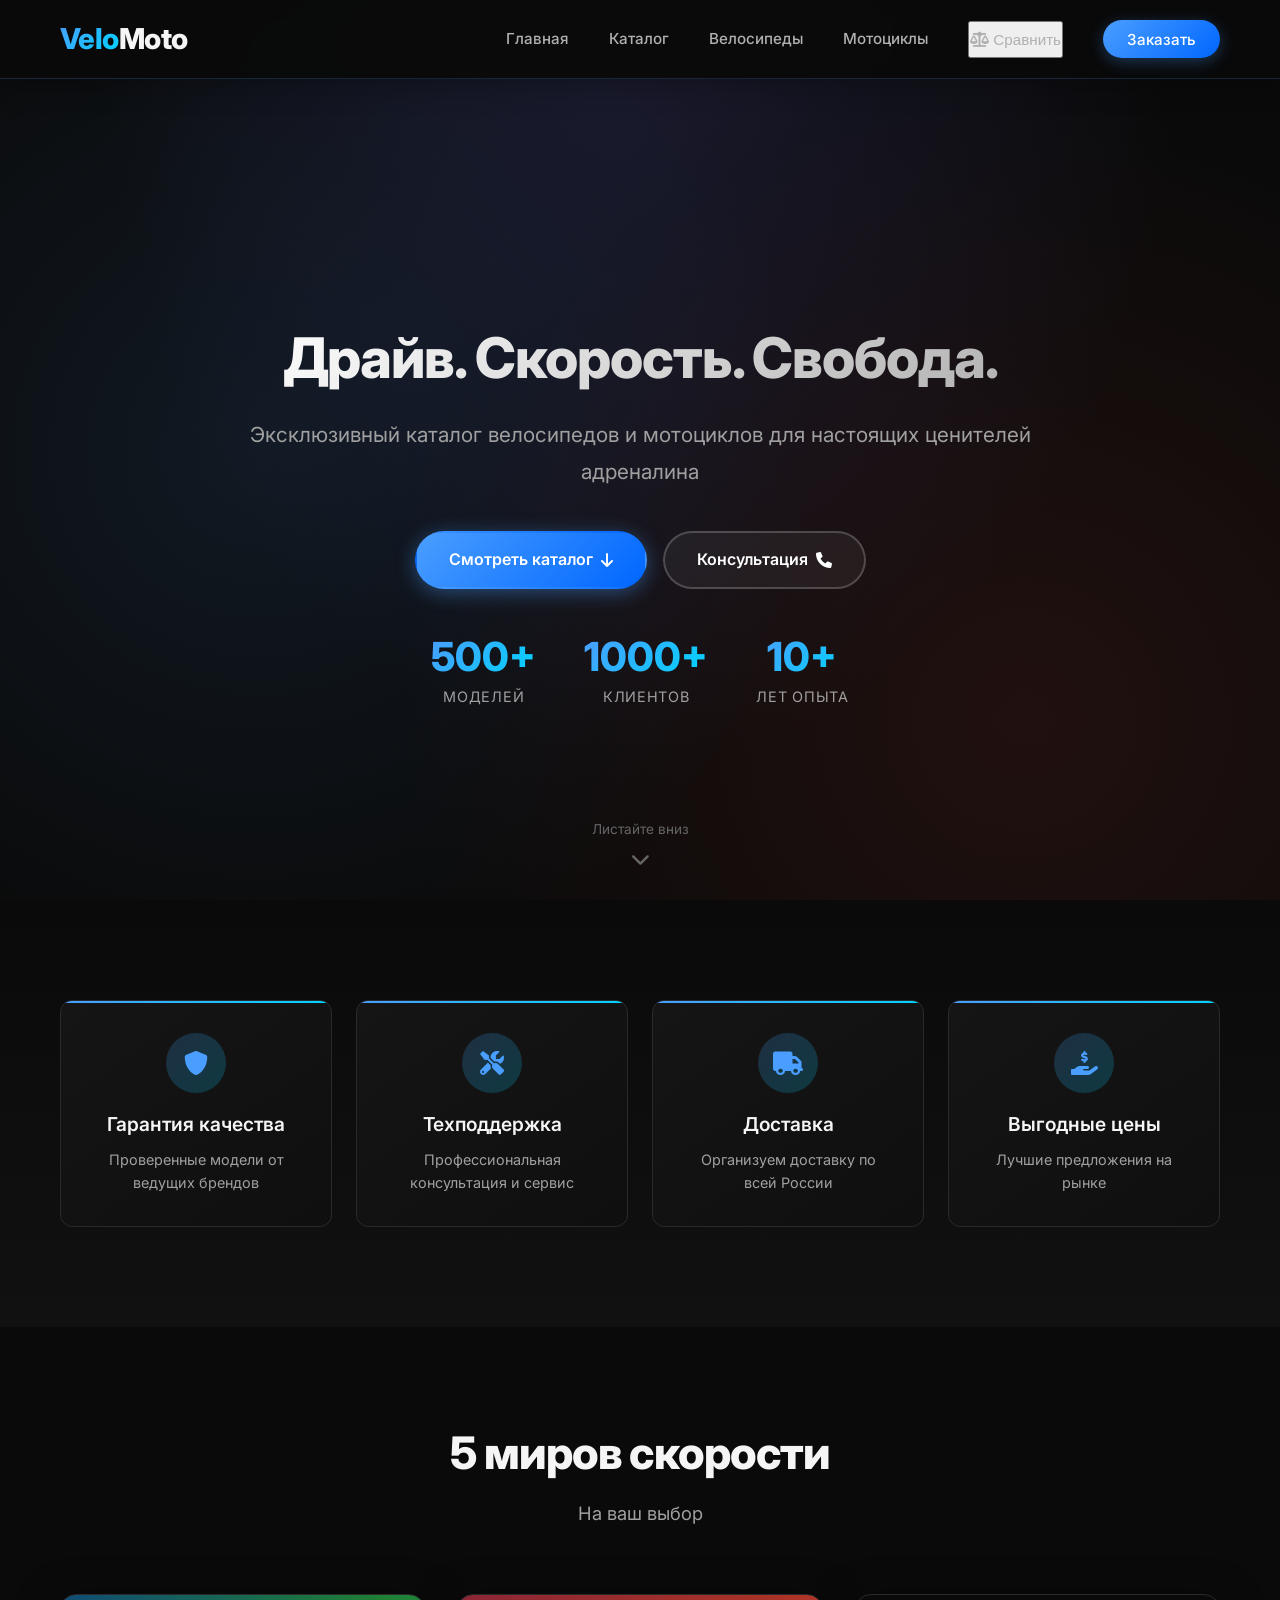
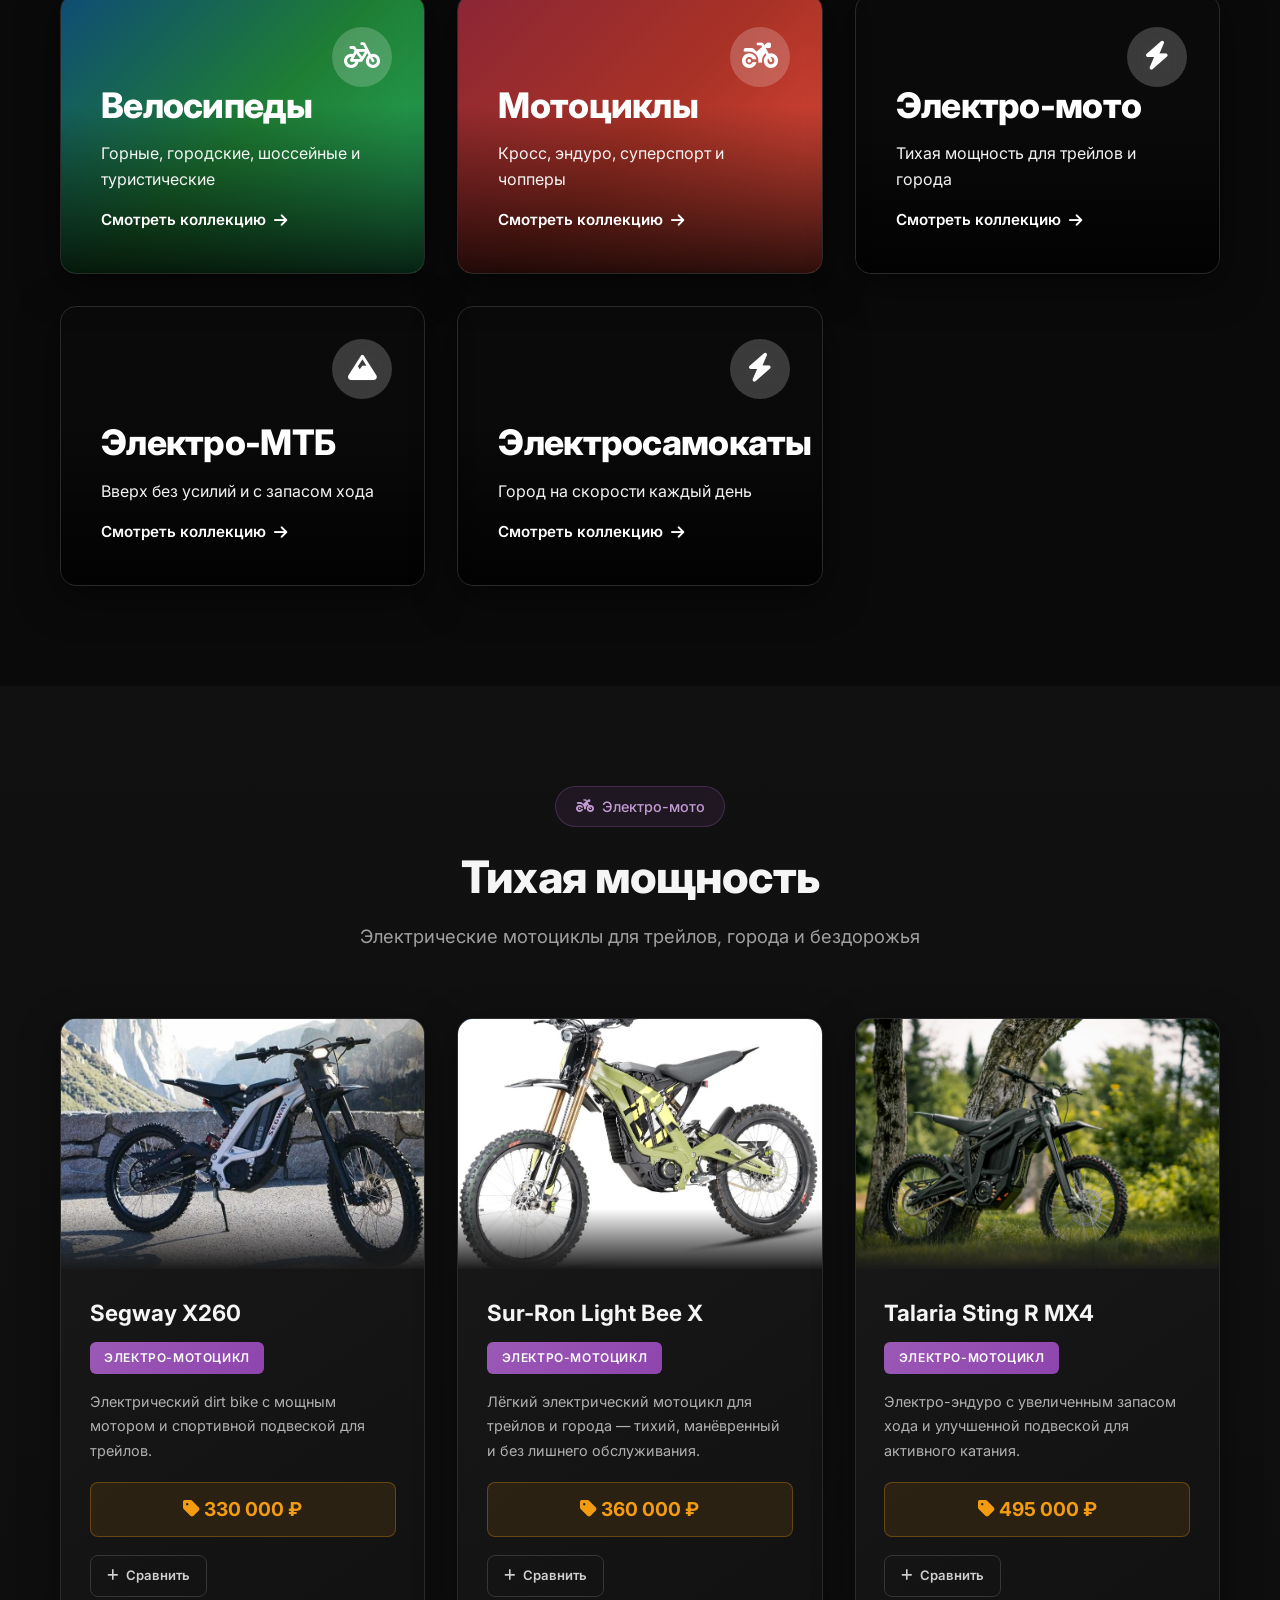
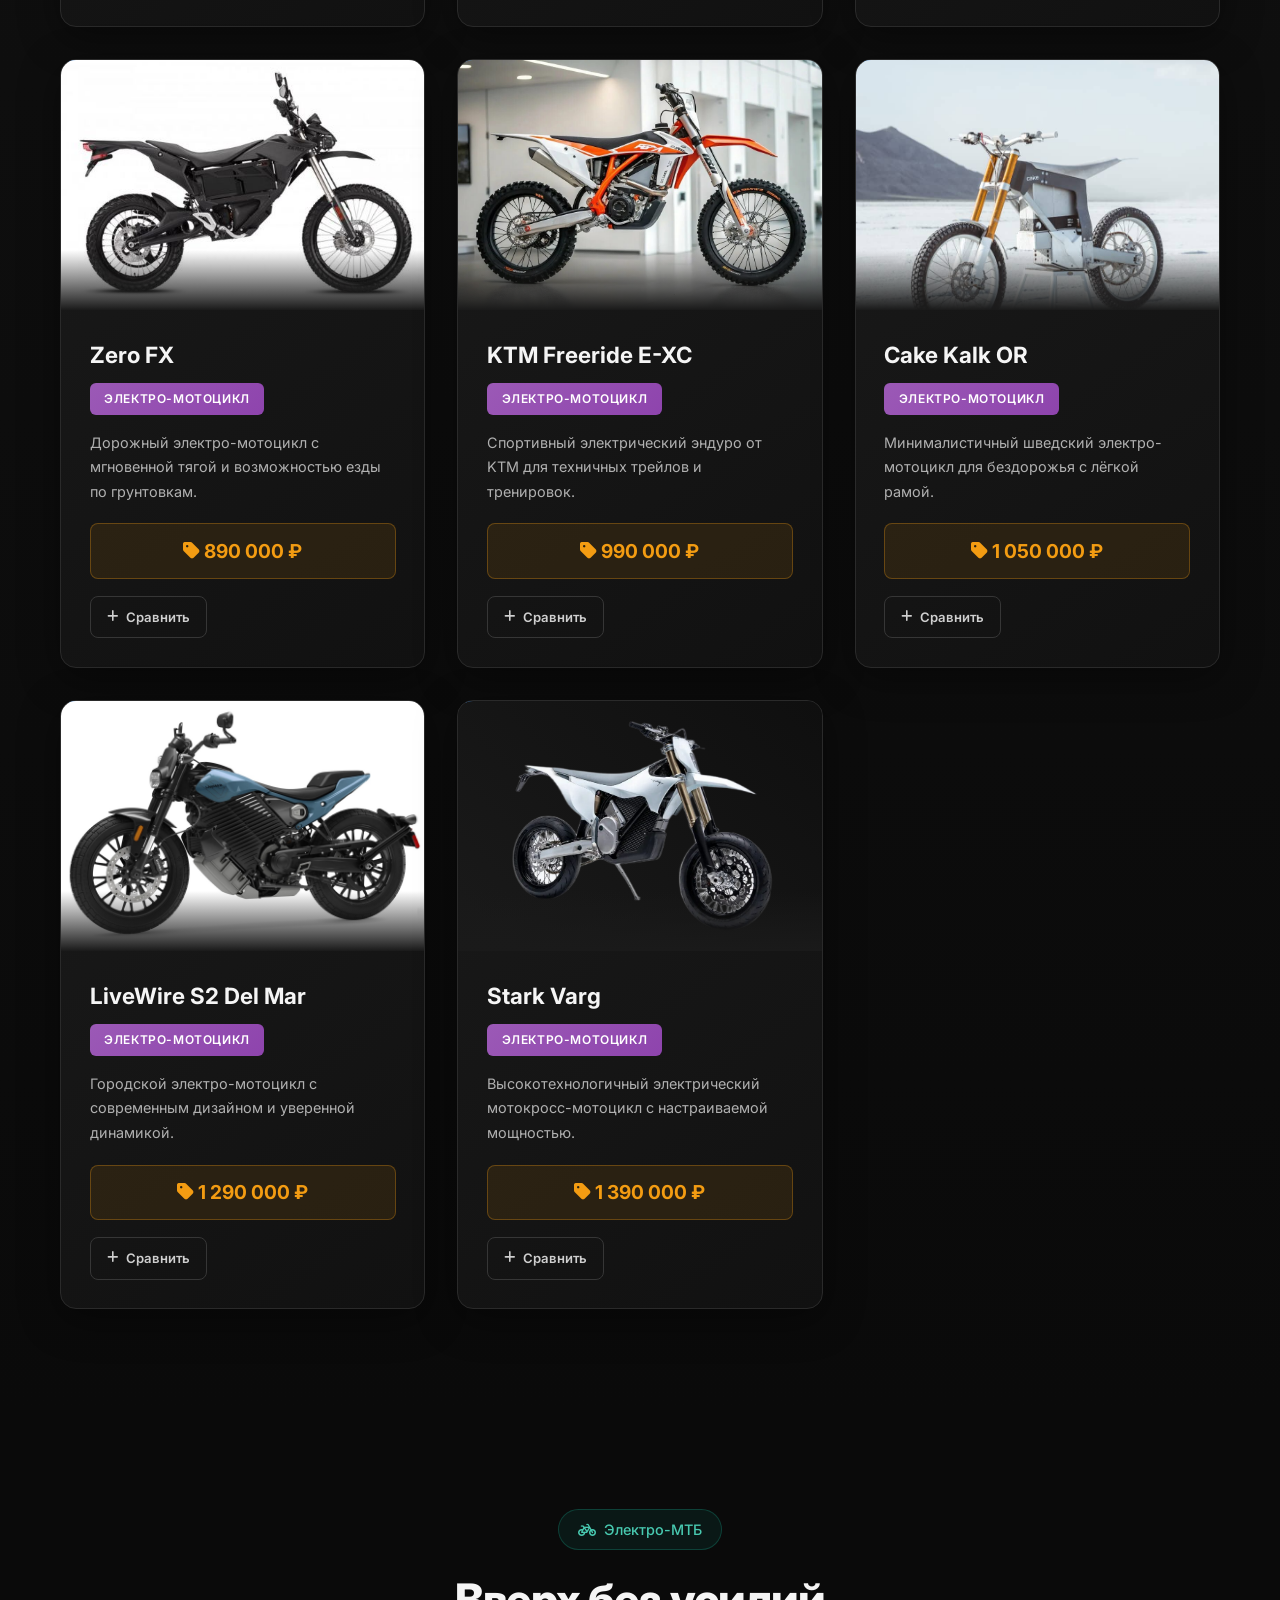
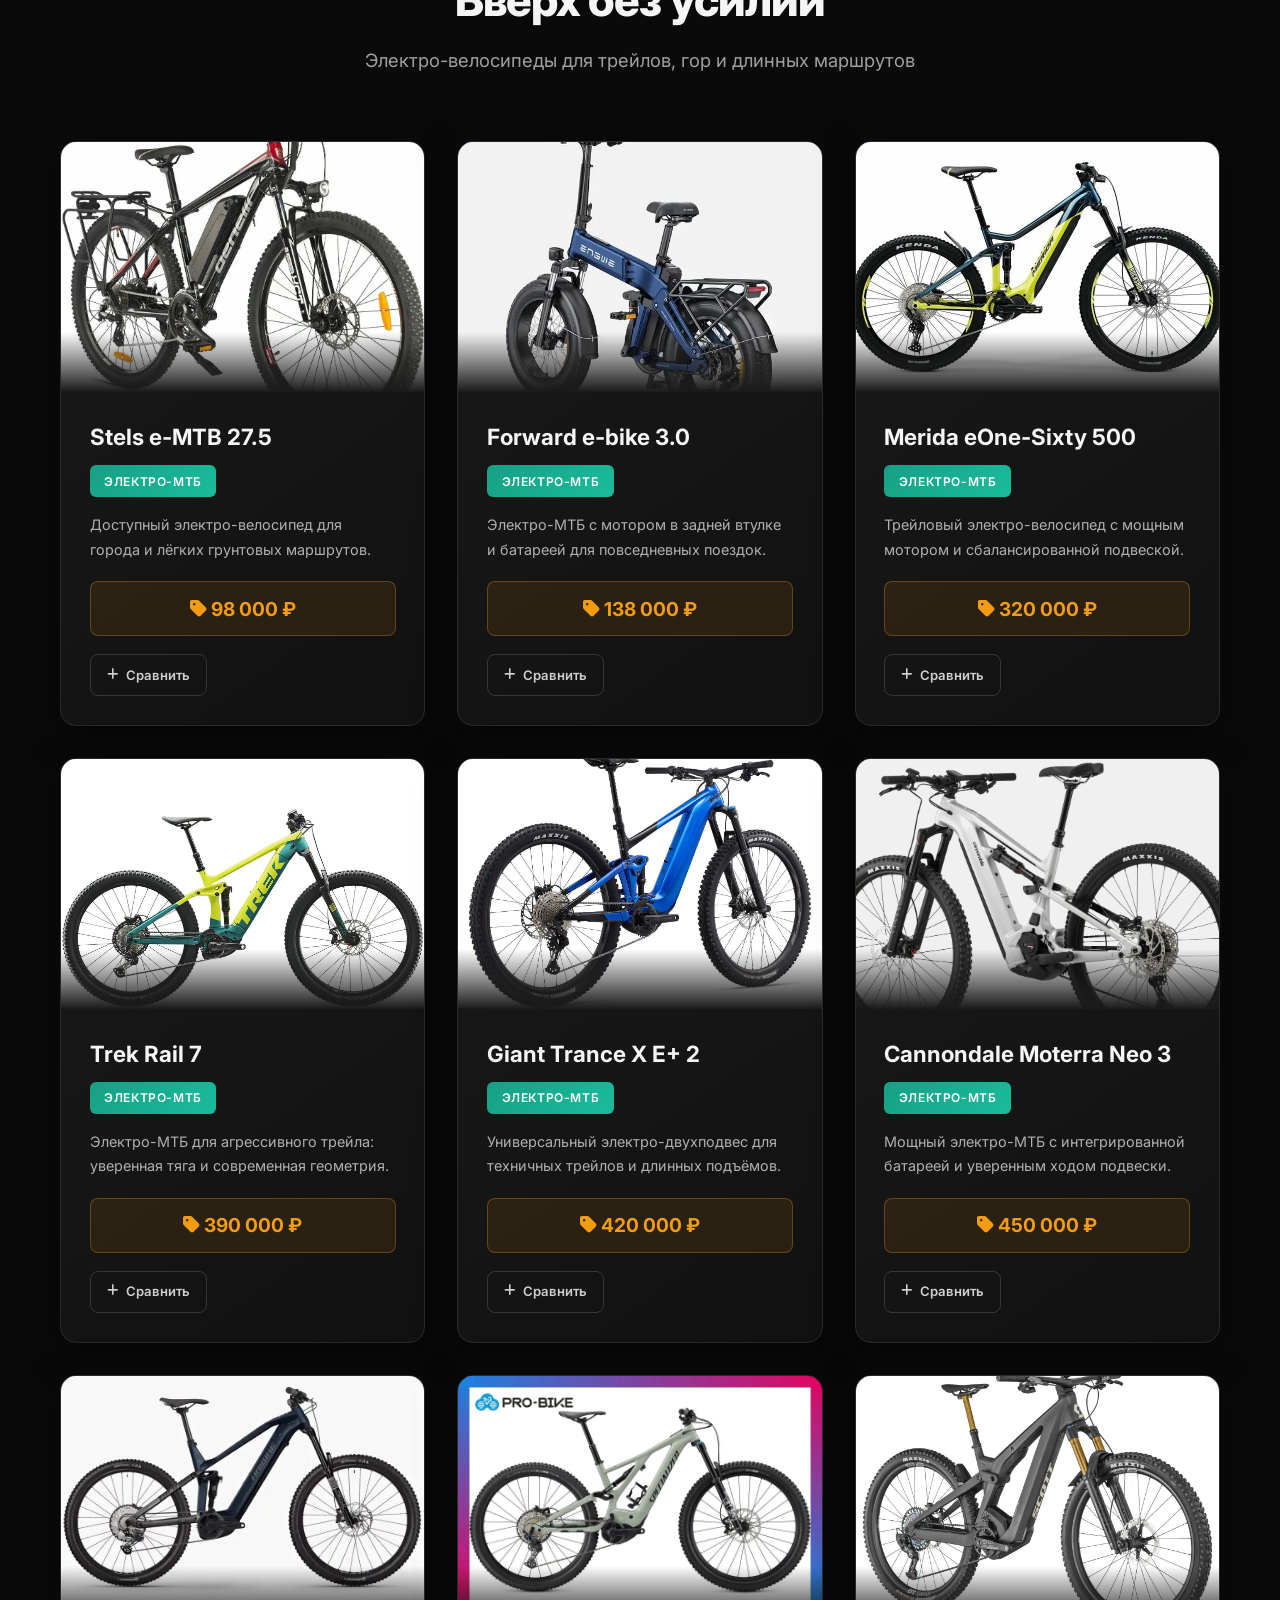
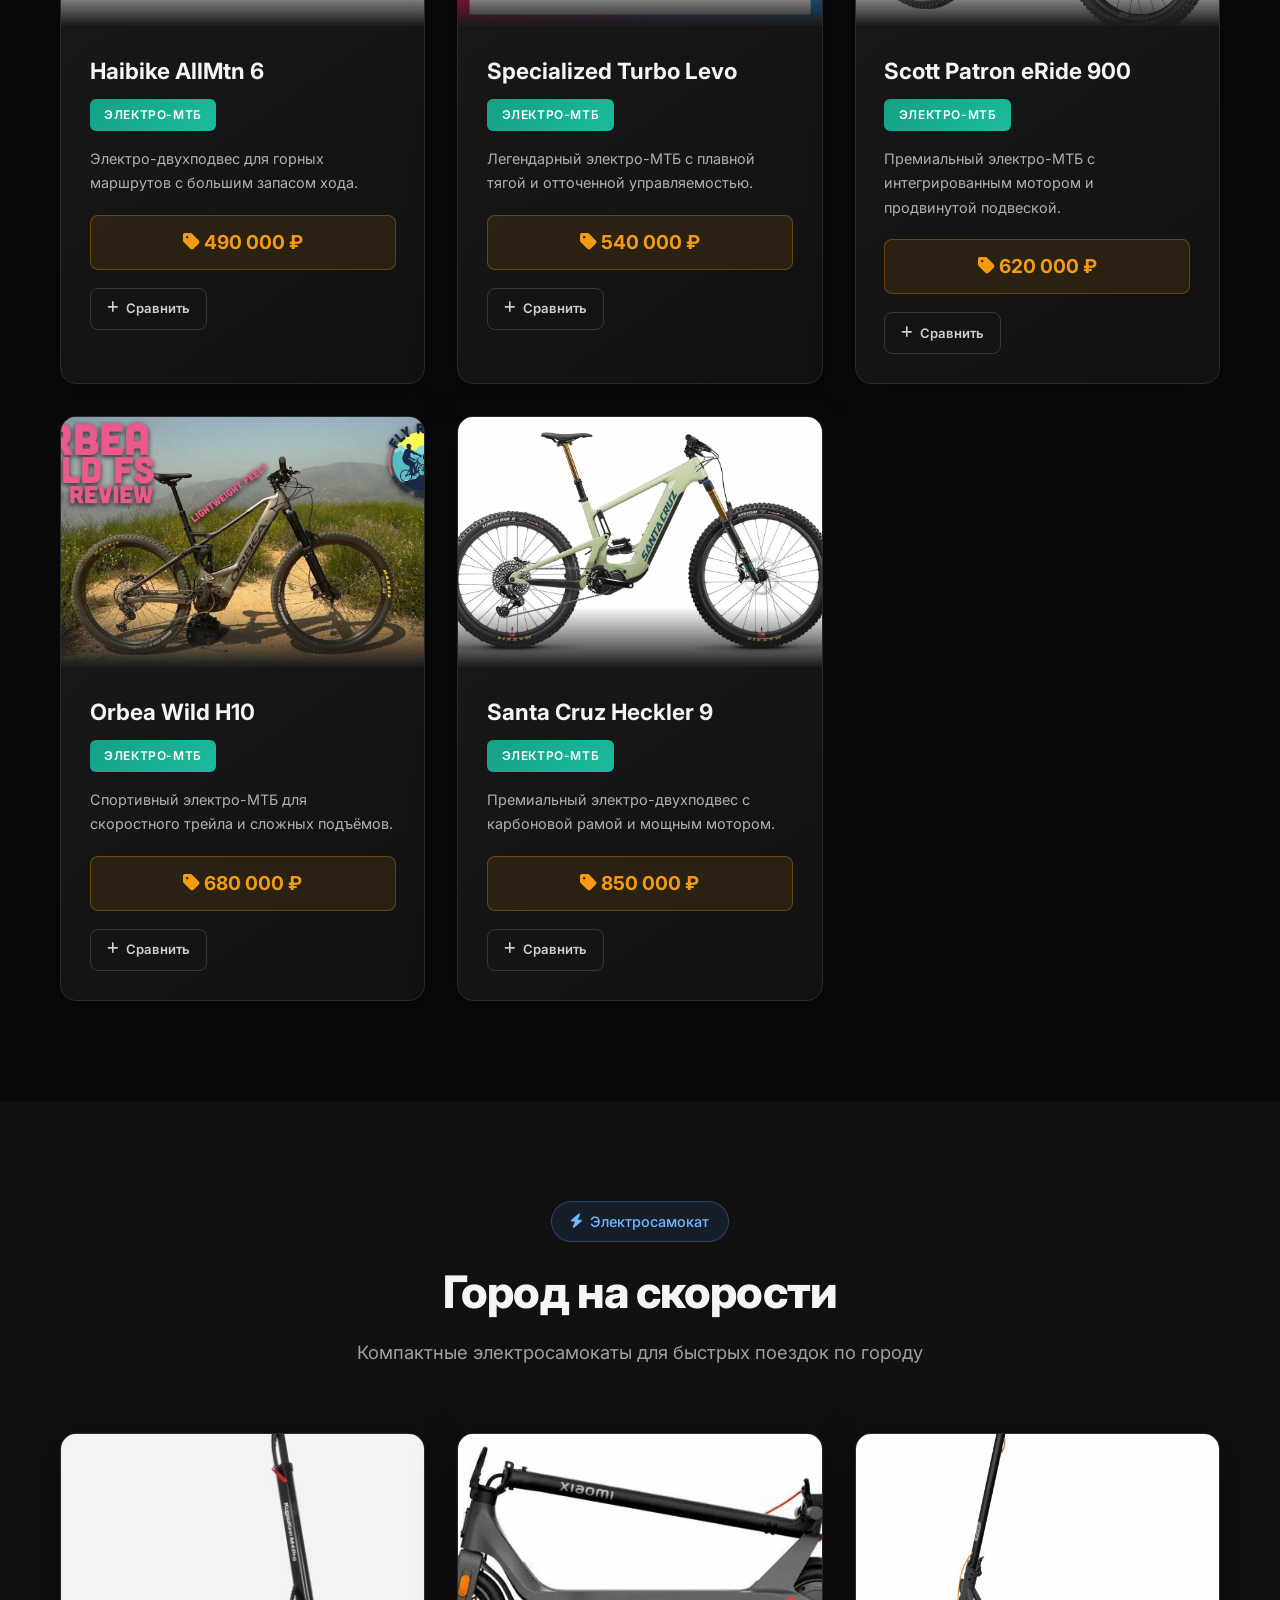
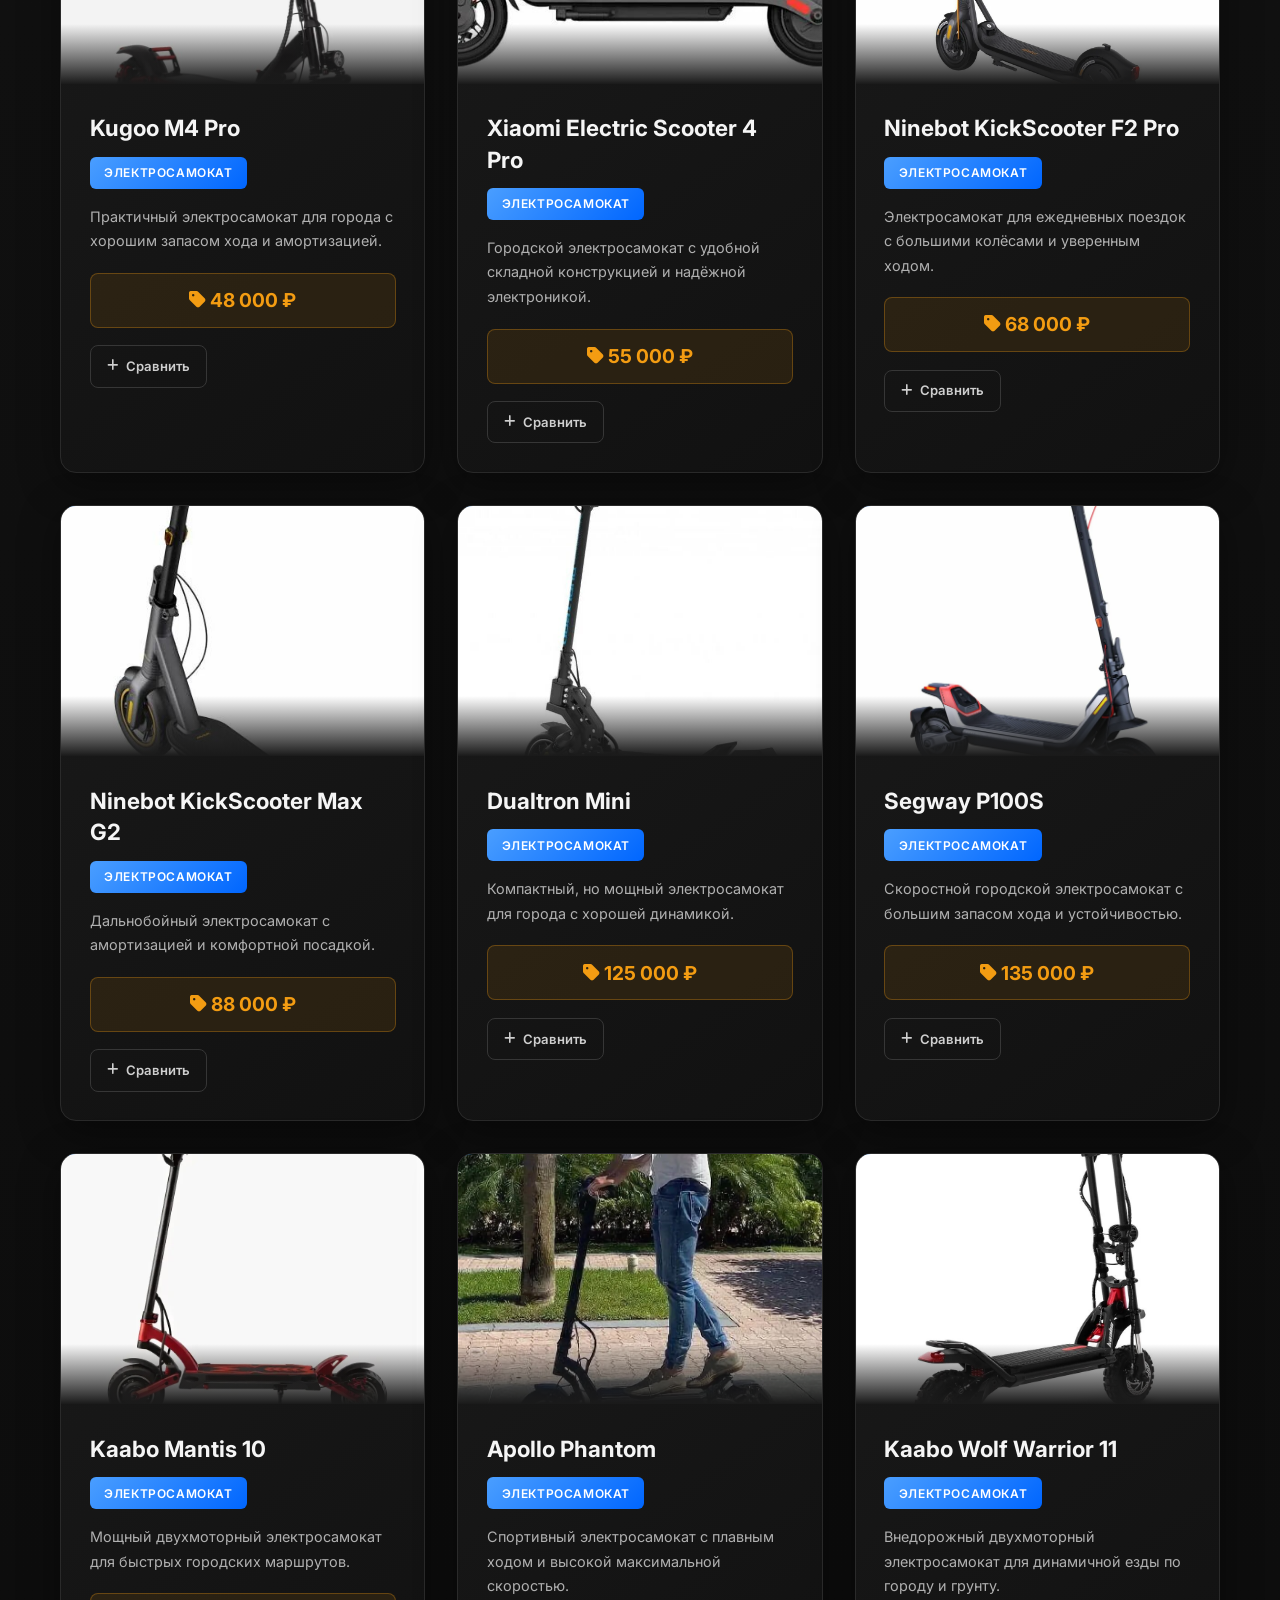
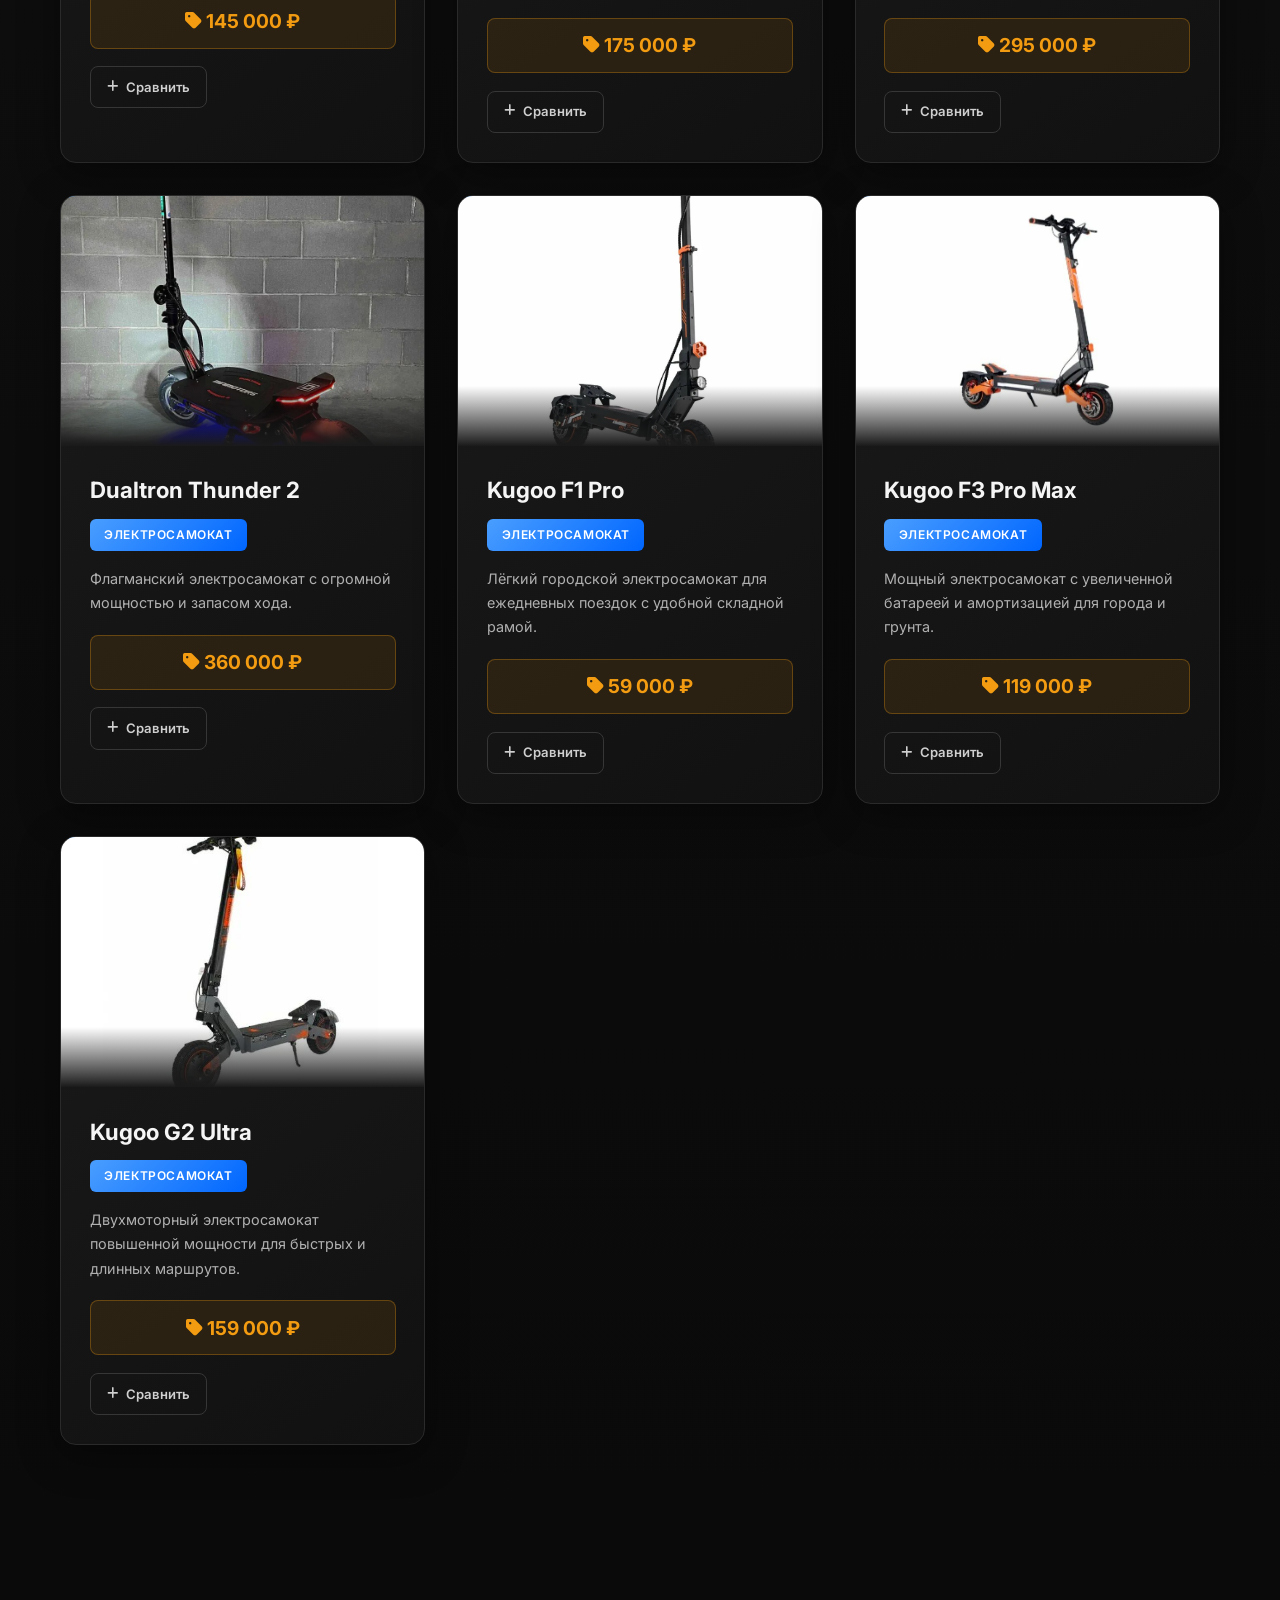
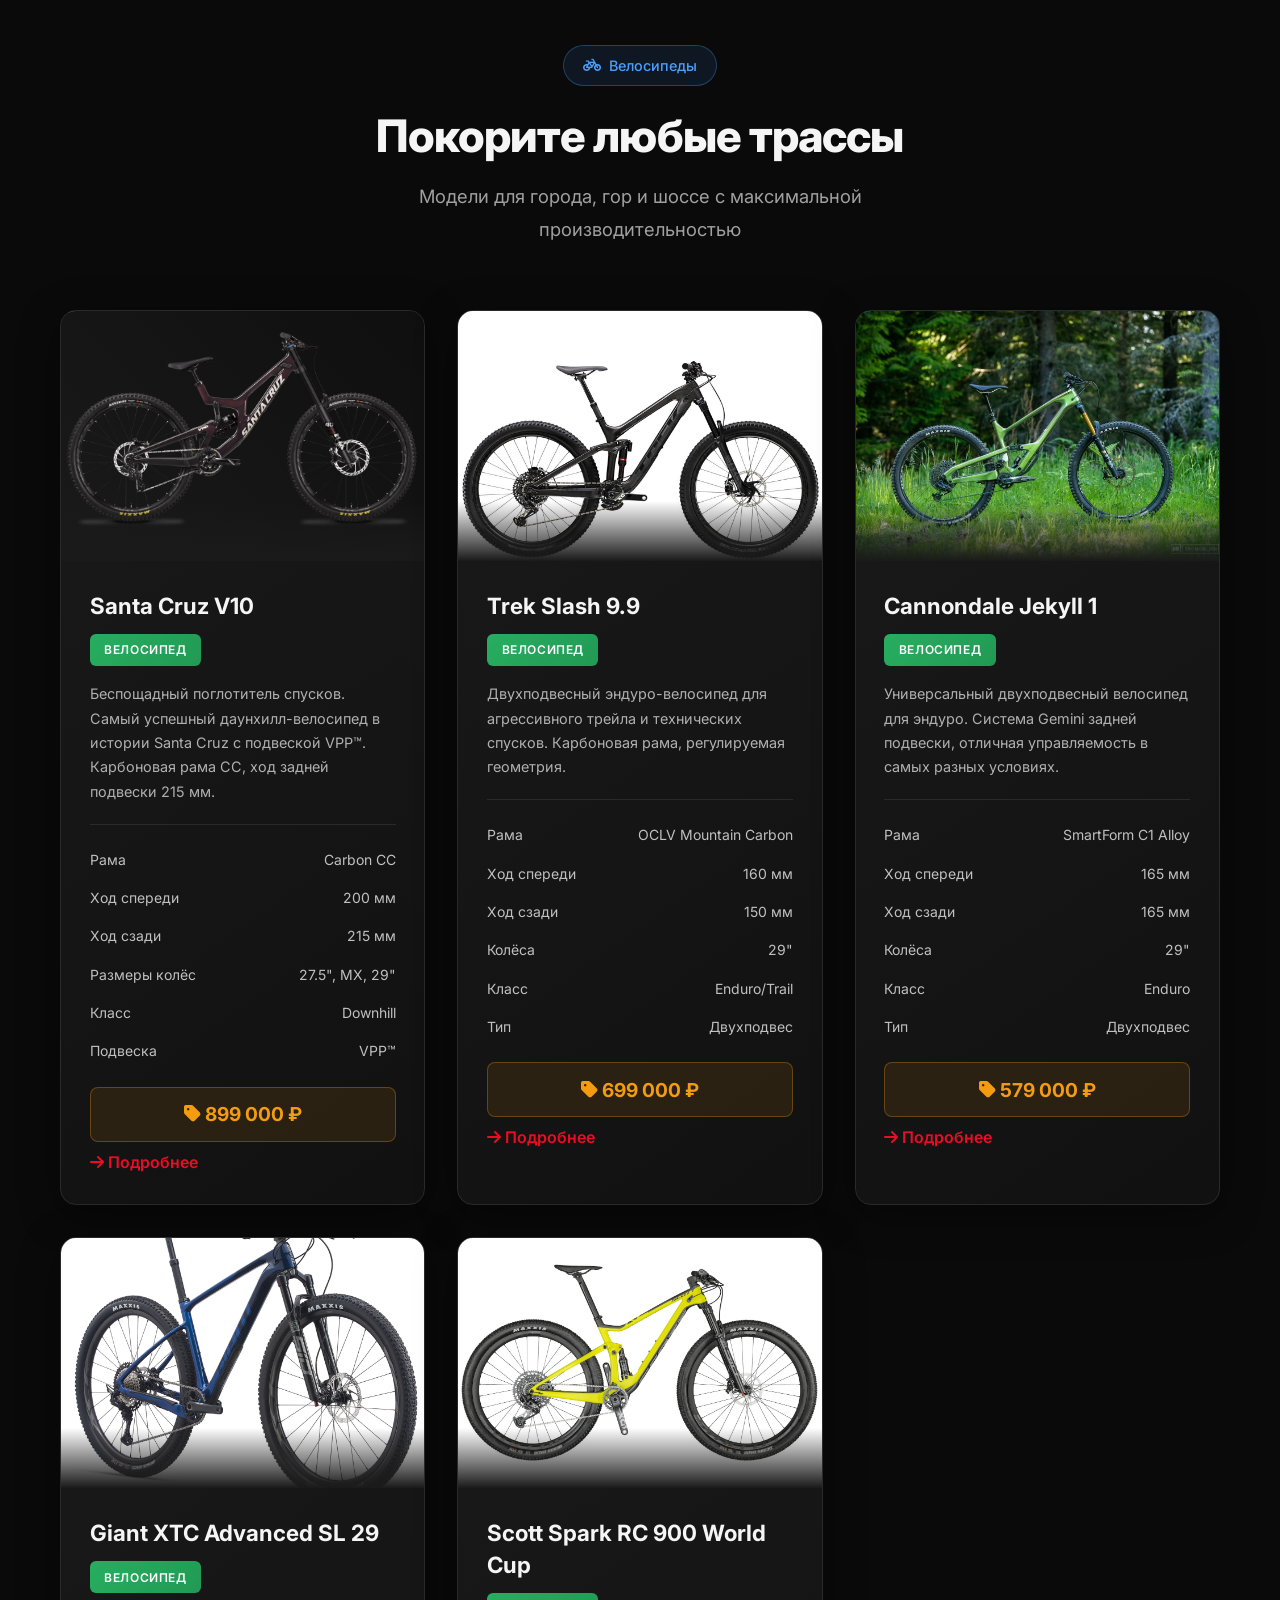
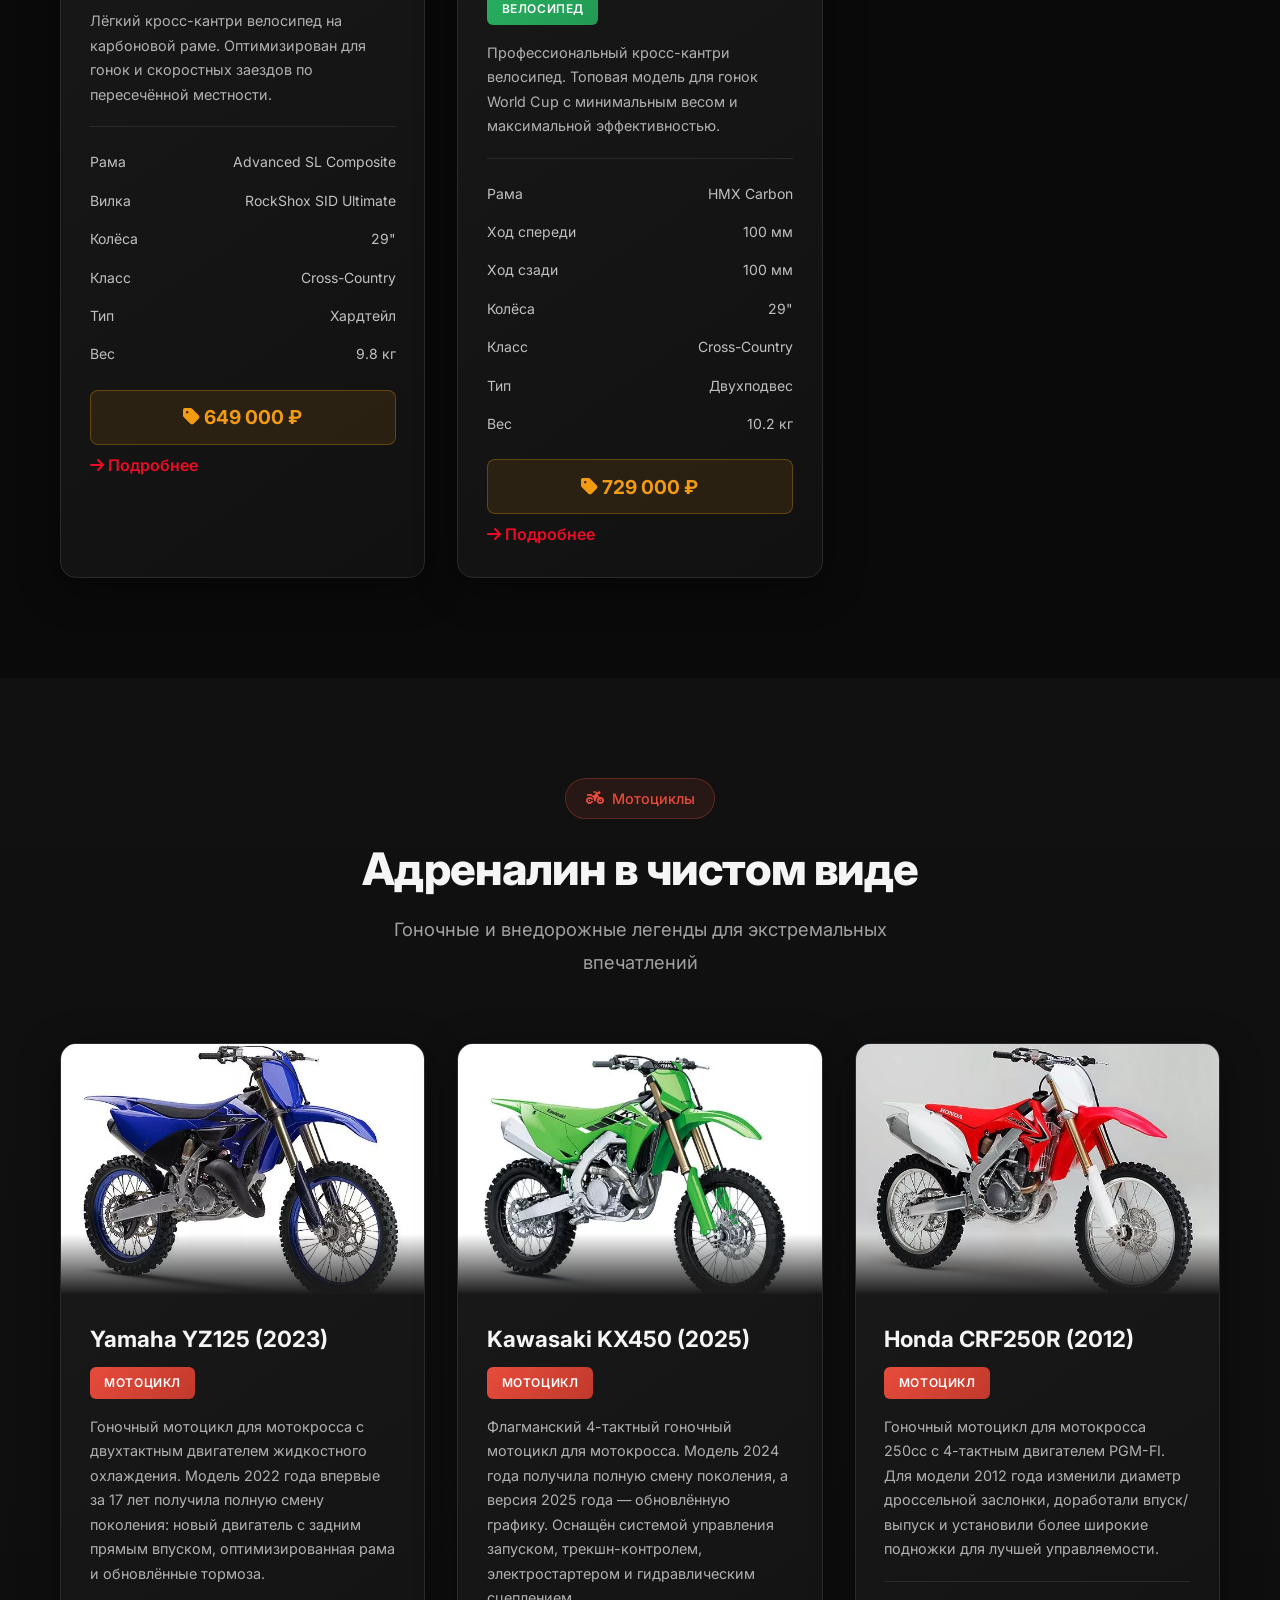
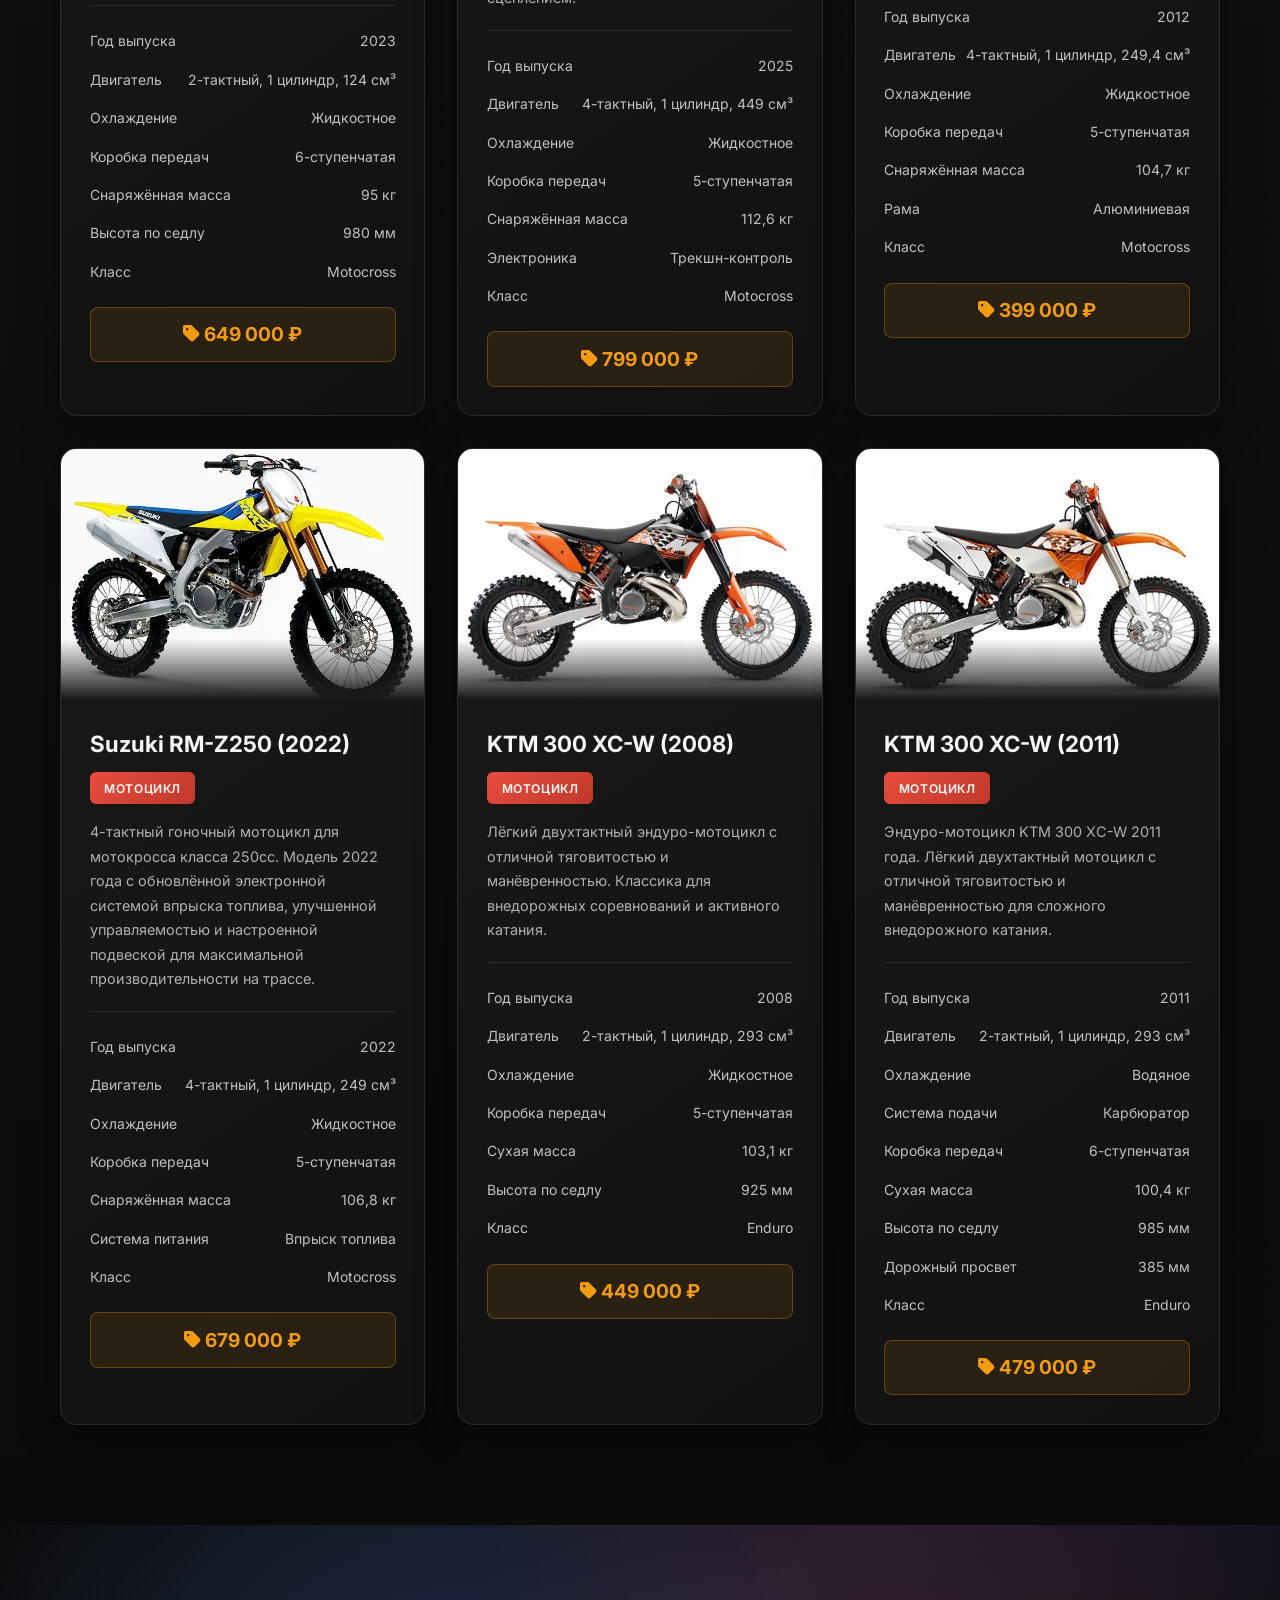
==== commit 0c90ca83: "website2" ====
--- a/index.html
+++ b/index.html
@@ -28,6 +28,13 @@
                     <a href="#motos" class="nav__link">Мотоциклы</a>
                 </li>
                 <li class="nav__item">
+                    <button type="button" class="nav__link nav__compare" id="navCompare" data-compare-open aria-label="Сравнить выбранные модели">
+                        <i class="fas fa-scale-balanced"></i>
+                        <span>Сравнить</span>
+                        <span class="nav__compare-count" id="navCompareCount" hidden>0</span>
+                    </button>
+                </li>
+                <li class="nav__item">
                     <a href="#cta" class="nav__link nav__link--cta">Заказать</a>
                 </li>
             </ul>
@@ -119,8 +126,8 @@
         <section id="catalog" class="section catalog-top">
             <div class="container">
                 <div class="section__header animate-on-scroll">
-                    <h2 class="section__title">Выберите свой путь</h2>
-                    <p class="section__subtitle">Два мира скорости на ваш выбор</p>
+                    <h2 class="section__title">5 миров скорости</h2>
+                    <p class="section__subtitle">На ваш выбор</p>
                 </div>
                 <div class="catalog-top__grid">
                     <a href="#bikes" class="catalog-top__card catalog-top__card--bike animate-on-scroll">
@@ -149,6 +156,90 @@
                             </span>
                         </div>
                     </a>
+                    <a href="#emotos" class="catalog-top__card catalog-top__card--emoto animate-on-scroll delay-2">
+                        <div class="catalog-top__overlay"></div>
+                        <div class="catalog-top__content">
+                            <div class="catalog-top__icon">
+                                <i class="fas fa-bolt"></i>
+                            </div>
+                            <h3 class="catalog-top__title">Электро-мото</h3>
+                            <p class="catalog-top__text">Тихая мощность для трейлов и города</p>
+                            <span class="catalog-top__link">
+                                Смотреть коллекцию <i class="fas fa-arrow-right"></i>
+                            </span>
+                        </div>
+                    </a>
+                    <a href="#emtb" class="catalog-top__card catalog-top__card--emtb animate-on-scroll delay-3">
+                        <div class="catalog-top__overlay"></div>
+                        <div class="catalog-top__content">
+                            <div class="catalog-top__icon">
+                                <i class="fas fa-mountain"></i>
+                            </div>
+                            <h3 class="catalog-top__title">Электро-МТБ</h3>
+                            <p class="catalog-top__text">Вверх без усилий и с запасом хода</p>
+                            <span class="catalog-top__link">
+                                Смотреть коллекцию <i class="fas fa-arrow-right"></i>
+                            </span>
+                        </div>
+                    </a>
+                    <a href="#escooters" class="catalog-top__card catalog-top__card--escooter animate-on-scroll delay-4">
+                        <div class="catalog-top__overlay"></div>
+                        <div class="catalog-top__content">
+                            <div class="catalog-top__icon">
+                                <i class="fas fa-bolt"></i>
+                            </div>
+                            <h3 class="catalog-top__title">Электросамокаты</h3>
+                            <p class="catalog-top__text">Город на скорости каждый день</p>
+                            <span class="catalog-top__link">
+                                Смотреть коллекцию <i class="fas fa-arrow-right"></i>
+                            </span>
+                        </div>
+                    </a>
+                </div>
+            </div>
+        </section>
+
+        <section id="emotos" class="section section--bg">
+            <div class="container">
+                <div class="section__header animate-on-scroll">
+                    <div class="section__label section__label--emoto">
+                        <i class="fas fa-motorcycle"></i> Электро-мото
+                    </div>
+                    <h2 class="section__title">Тихая мощность</h2>
+                    <p class="section__subtitle">Электрические мотоциклы для трейлов, города и бездорожья</p>
+                </div>
+                <div id="emotos-list" class="cards-grid">
+                    <!-- Контент будет добавлен позже -->
+                </div>
+            </div>
+        </section>
+
+        <section id="emtb" class="section">
+            <div class="container">
+                <div class="section__header animate-on-scroll">
+                    <div class="section__label section__label--emtb">
+                        <i class="fas fa-bicycle"></i> Электро-МТБ
+                    </div>
+                    <h2 class="section__title">Вверх без усилий</h2>
+                    <p class="section__subtitle">Электро-велосипеды для трейлов, гор и длинных маршрутов</p>
+                </div>
+                <div id="emtb-list" class="cards-grid">
+                    <!-- Контент будет добавлен позже -->
+                </div>
+            </div>
+        </section>
+
+        <section id="escooters" class="section section--bg">
+            <div class="container">
+                <div class="section__header animate-on-scroll">
+                    <div class="section__label section__label--escooter">
+                        <i class="fas fa-bolt"></i> Электросамокат
+                    </div>
+                    <h2 class="section__title">Город на скорости</h2>
+                    <p class="section__subtitle">Компактные электросамокаты для быстрых поездок по городу</p>
+                </div>
+                <div id="escooters-list" class="cards-grid">
+                    <!-- Контент будет добавлен позже -->
                 </div>
             </div>
         </section>
@@ -239,6 +330,59 @@
                 </div>
             </div>
         </section>
+
+        <section id="picker" class="section picker">
+            <div class="container">
+                <div class="section__header animate-on-scroll">
+                    <div class="section__label">
+                        <i class="fas fa-wand-magic-sparkles"></i> Подбор по бюджету
+                    </div>
+                    <h2 class="section__title">Есть сумма — найдём технику</h2>
+                    <p class="section__subtitle">Введите бюджет и выберите тип техники — мы покажем сразу все подходящие варианты. Это могут быть модели как из каталога, так и вне его.</p>
+                </div>
+                <div class="picker__panel animate-on-scroll">
+                    <form class="picker__form" id="pickerForm">
+                        <div class="picker__field picker__field--budget">
+                            <label for="budgetInput">Ваш бюджет</label>
+                            <div class="picker__input-wrap">
+                                <input type="number" id="budgetInput" name="budget" min="0" step="1000" placeholder="Например, 500 000" required>
+                                <span>₽</span>
+                            </div>
+                        </div>
+                        <div class="picker__field picker__field--type">
+                            <span class="picker__label" id="typeLabel">Что ищем?</span>
+                            <div class="picker__switch" id="typeSwitch" role="group" aria-labelledby="typeLabel">
+                                <button type="button" class="picker__switch-btn active" data-type="bike" aria-pressed="true">
+                                    <i class="fas fa-bicycle"></i> Велосипед
+                                </button>
+                                <button type="button" class="picker__switch-btn" data-type="moto" aria-pressed="false">
+                                    <i class="fas fa-motorcycle"></i> Мотоцикл
+                                </button>
+                                <button type="button" class="picker__switch-btn" data-type="emoto" aria-pressed="false">
+                                    <i class="fas fa-motorcycle"></i> Электро-мото
+                                </button>
+                                <button type="button" class="picker__switch-btn" data-type="emtb" aria-pressed="false">
+                                    <i class="fas fa-bicycle"></i> Электро-МТБ
+                                </button>
+                                <button type="button" class="picker__switch-btn" data-type="escooter" aria-pressed="false">
+                                    <i class="fas fa-bolt"></i> Электросамокат
+                                </button>
+                            </div>
+                        </div>
+                        <button type="submit" class="btn btn--primary picker__submit">
+                            <i class="fas fa-search"></i>
+                            <span>Подобрать</span>
+                        </button>
+                    </form>
+                    <div class="picker__result" id="pickerResult" aria-live="polite">
+                        <div class="picker__empty">
+                            <i class="fas fa-sliders-h"></i>
+                            <p>Укажите бюджет и тип техники — мы покажем все варианты, даже если их нет в каталоге.</p>
+                        </div>
+                    </div>
+                </div>
+            </div>
+        </section>
     </main>
 
     <footer class="footer">
@@ -286,6 +430,25 @@
         </div>
     </footer>
 
+    <div class="compare-modal" id="compareModal" hidden aria-hidden="true">
+        <div class="compare-modal__backdrop" data-compare-close></div>
+        <div class="compare-modal__dialog" role="dialog" aria-modal="true" aria-labelledby="compareModalTitle">
+            <div class="compare-modal__head">
+                <div>
+                    <span class="compare-modal__label">Сравнение</span>
+                    <h3 id="compareModalTitle">Электрическая техника</h3>
+                </div>
+                <div class="compare-modal__actions">
+                    <button type="button" class="compare-modal__clear" id="compareClear" data-compare-clear>Очистить</button>
+                    <button type="button" class="compare-modal__close" data-compare-close aria-label="Закрыть сравнение">
+                        <i class="fas fa-times"></i>
+                    </button>
+                </div>
+            </div>
+            <div class="compare-modal__body" id="compareModalBody"></div>
+        </div>
+    </div>
+
     <script src="js/script.js"></script>
 </body>
 </html>
--- a/css/style.css
+++ b/css/style.css
@@ -461,6 +461,24 @@
     color: #e74c3c;
 }
 
+.section__label--emoto {
+    background: rgba(155, 89, 182, 0.1);
+    border-color: rgba(155, 89, 182, 0.3);
+    color: #c39bd3;
+}
+
+.section__label--emtb {
+    background: rgba(22, 160, 133, 0.1);
+    border-color: rgba(22, 160, 133, 0.3);
+    color: #48c9b0;
+}
+
+.section__label--escooter {
+    background: rgba(74, 158, 255, 0.1);
+    border-color: rgba(74, 158, 255, 0.3);
+    color: #74b6ff;
+}
+
 .section__title {
     font-size: 2.8rem;
     text-align: center;
@@ -652,6 +670,23 @@
 
 .card:hover .card__image img {
     transform: scale(1.05);
+}
+
+.card__image-placeholder {
+    display: flex;
+    flex-direction: column;
+    align-items: center;
+    gap: 0.6rem;
+    color: #3f3f3f;
+    font-size: 3rem;
+}
+
+.card__image-placeholder span {
+    font-size: 0.72rem;
+    font-weight: 600;
+    text-transform: uppercase;
+    letter-spacing: 0.08em;
+    color: #555;
 }
 
 .card__content {
@@ -687,6 +722,18 @@
     background: linear-gradient(135deg, #e74c3c, #c0392b);
 }
 
+.card__type--emoto {
+    background: linear-gradient(135deg, #9b59b6, #8e44ad);
+}
+
+.card__type--emtb {
+    background: linear-gradient(135deg, #16a085, #1abc9c);
+}
+
+.card__type--escooter {
+    background: linear-gradient(135deg, #4a9eff, #0066ff);
+}
+
 .card__description {
     color: #b0b0b0;
     margin-bottom: 1.2rem;
@@ -958,6 +1005,779 @@
     color: #666;
 }
 
+/* Budget picker */
+.picker {
+    position: relative;
+    background: linear-gradient(135deg, #0a0a0a 0%, #14141f 50%, #0a0a0a 100%);
+    overflow: hidden;
+}
+
+.picker::before {
+    content: '';
+    position: absolute;
+    inset: 0;
+    background:
+        radial-gradient(circle at 20% 30%, rgba(74, 158, 255, 0.12) 0%, transparent 45%),
+        radial-gradient(circle at 80% 70%, rgba(231, 76, 60, 0.12) 0%, transparent 45%);
+    pointer-events: none;
+}
+
+.picker .container {
+    position: relative;
+    z-index: 1;
+}
+
+.picker__panel {
+    max-width: 960px;
+    margin: 0 auto;
+    background: linear-gradient(145deg, #151515, #0f0f0f);
+    border: 1px solid #2a2a2a;
+    border-radius: 20px;
+    padding: 2.5rem;
+    box-shadow: 0 20px 60px rgba(0, 0, 0, 0.45);
+}
+
+.picker__form {
+    display: grid;
+    grid-template-columns: 1fr auto;
+    grid-template-areas:
+        "budget submit"
+        "type type";
+    gap: 1.25rem 1.5rem;
+    align-items: end;
+}
+
+.picker__field {
+    display: grid;
+    gap: 0.6rem;
+}
+
+.picker__field--budget {
+    grid-area: budget;
+}
+
+.picker__field--type {
+    grid-area: type;
+}
+
+.picker__submit {
+    grid-area: submit;
+}
+
+.picker__field label,
+.picker__label {
+    font-size: 0.8rem;
+    text-transform: uppercase;
+    letter-spacing: 0.08em;
+    color: #8a8a8a;
+    font-weight: 600;
+}
+
+.picker__input-wrap {
+    position: relative;
+}
+
+.picker__input-wrap input {
+    width: 100%;
+    padding: 0.9rem 2.6rem 0.9rem 1.2rem;
+    background: #0a0a0a;
+    border: 1px solid #2a2a2a;
+    border-radius: 12px;
+    color: #f5f5f5;
+    font-size: 1.05rem;
+    font-family: inherit;
+    transition: all 0.3s ease;
+    appearance: none;
+}
+
+.picker__input-wrap input::placeholder {
+    color: #5a5a5a;
+}
+
+.picker__input-wrap input:focus {
+    outline: none;
+    border-color: #4a9eff;
+    box-shadow: 0 0 0 3px rgba(74, 158, 255, 0.15);
+}
+
+.picker__input-wrap span {
+    position: absolute;
+    right: 1.1rem;
+    top: 50%;
+    transform: translateY(-50%);
+    color: #8a8a8a;
+    font-weight: 600;
+    pointer-events: none;
+}
+
+.picker__switch {
+    display: flex;
+    flex-wrap: wrap;
+    gap: 0.4rem;
+    background: #0a0a0a;
+    padding: 0.35rem;
+    border-radius: 12px;
+    border: 1px solid #2a2a2a;
+}
+
+.picker__switch-btn {
+    flex: 1 1 140px;
+    display: inline-flex;
+    align-items: center;
+    justify-content: center;
+    gap: 0.5rem;
+    padding: 0.65rem 0.9rem;
+    border: none;
+    border-radius: 9px;
+    background: transparent;
+    color: #8a8a8a;
+    font-family: inherit;
+    font-size: 0.9rem;
+    font-weight: 600;
+    cursor: pointer;
+    transition: all 0.3s ease;
+    white-space: nowrap;
+}
+
+.picker__switch-btn:hover {
+    color: #f5f5f5;
+    background: rgba(255, 255, 255, 0.04);
+}
+
+.picker__switch-btn[data-type="bike"].active {
+    background: linear-gradient(135deg, #27ae60, #229954);
+    color: white;
+    box-shadow: 0 4px 15px rgba(39, 174, 96, 0.35);
+}
+
+.picker__switch-btn[data-type="moto"].active {
+    background: linear-gradient(135deg, #e74c3c, #c0392b);
+    color: white;
+    box-shadow: 0 4px 15px rgba(231, 76, 60, 0.35);
+}
+
+.picker__switch-btn[data-type="emoto"].active {
+    background: linear-gradient(135deg, #9b59b6, #8e44ad);
+    color: white;
+    box-shadow: 0 4px 15px rgba(155, 89, 182, 0.35);
+}
+
+.picker__switch-btn[data-type="emtb"].active {
+    background: linear-gradient(135deg, #16a085, #1abc9c);
+    color: white;
+    box-shadow: 0 4px 15px rgba(22, 160, 133, 0.35);
+}
+
+.picker__switch-btn[data-type="escooter"].active {
+    background: linear-gradient(135deg, #4a9eff, #0066ff);
+    color: white;
+    box-shadow: 0 4px 15px rgba(74, 158, 255, 0.35);
+}
+
+.picker__submit {
+    justify-content: center;
+    padding: 0.95rem 1.8rem;
+    white-space: nowrap;
+    border: none;
+    cursor: pointer;
+    font-family: inherit;
+}
+
+.picker__result {
+    margin-top: 2rem;
+}
+
+.picker__empty {
+    text-align: center;
+    color: #8a8a8a;
+    padding: 2rem 1rem;
+    border: 1px dashed #2a2a2a;
+    border-radius: 12px;
+}
+
+.picker__empty i {
+    display: block;
+    font-size: 1.8rem;
+    color: #4a9eff;
+    margin-bottom: 0.8rem;
+}
+
+.picker__empty p {
+    max-width: 520px;
+    margin: 0 auto;
+    line-height: 1.7;
+}
+
+.picker__empty--error {
+    color: #e74c3c;
+    border-color: rgba(231, 76, 60, 0.4);
+}
+
+.picker__empty--error i {
+    color: #e74c3c;
+}
+
+.picker-results {
+    display: grid;
+    gap: 1.2rem;
+}
+
+.picker-results__head {
+    display: flex;
+    align-items: center;
+    justify-content: space-between;
+    flex-wrap: wrap;
+    gap: 0.6rem 1.5rem;
+    color: #b0b0b0;
+    font-size: 0.92rem;
+}
+
+.picker-results__head strong {
+    color: #f5f5f5;
+    font-weight: 700;
+}
+
+.picker-results__hint {
+    font-size: 0.78rem;
+    color: #777;
+    text-transform: uppercase;
+    letter-spacing: 0.06em;
+}
+
+.picker-grid {
+    display: grid;
+    grid-template-columns: repeat(auto-fill, minmax(320px, 1fr));
+    gap: 1.2rem;
+}
+
+.picker-item {
+    display: flex;
+    flex-direction: column;
+    gap: 0.7rem;
+    background: linear-gradient(145deg, #151515, #0f0f0f);
+    border: 1px solid #2a2a2a;
+    border-radius: 14px;
+    padding: 1.4rem;
+    transition: all 0.3s ease;
+    animation: fadeUp 0.45s ease both;
+}
+
+.picker-item:hover {
+    transform: translateY(-4px);
+    border-color: rgba(74, 158, 255, 0.4);
+    box-shadow: 0 12px 35px rgba(0, 0, 0, 0.45);
+}
+
+.picker-item__top {
+    display: flex;
+    align-items: flex-start;
+    gap: 1rem;
+}
+
+.picker-item__image {
+    position: relative;
+    flex-shrink: 0;
+    width: 72px;
+    height: 72px;
+    border-radius: 10px;
+    background: linear-gradient(45deg, #1a1a1a, #0a0a0a);
+    border: 1px solid #242424;
+    display: flex;
+    align-items: center;
+    justify-content: center;
+    overflow: hidden;
+}
+
+.picker-item__placeholder {
+    font-size: 1.6rem;
+    color: #3a3a3a;
+}
+
+.picker-item__image img {
+    position: absolute;
+    inset: 0;
+    width: 100%;
+    height: 100%;
+    object-fit: cover;
+}
+
+.picker-item__heading {
+    min-width: 0;
+    display: flex;
+    flex-direction: column;
+    gap: 0.45rem;
+}
+
+.picker-item__badges {
+    display: flex;
+    flex-wrap: wrap;
+    gap: 0.4rem;
+}
+
+.picker-item__tag {
+    font-size: 0.66rem;
+    font-weight: 600;
+    text-transform: uppercase;
+    letter-spacing: 0.05em;
+    padding: 0.22rem 0.55rem;
+    border-radius: 50px;
+    border: 1px solid transparent;
+}
+
+.picker-item__tag--bike {
+    background: rgba(39, 174, 96, 0.14);
+    border-color: rgba(39, 174, 96, 0.35);
+    color: #2ecc71;
+}
+
+.picker-item__tag--moto {
+    background: rgba(231, 76, 60, 0.14);
+    border-color: rgba(231, 76, 60, 0.35);
+    color: #ff6b5b;
+}
+
+.picker-item__tag--off {
+    background: rgba(74, 158, 255, 0.1);
+    border-color: rgba(74, 158, 255, 0.35);
+    color: #4a9eff;
+}
+
+.picker-item__tag--emoto {
+    background: rgba(155, 89, 182, 0.14);
+    border-color: rgba(155, 89, 182, 0.35);
+    color: #c39bd3;
+}
+
+.picker-item__tag--emtb {
+    background: rgba(22, 160, 133, 0.14);
+    border-color: rgba(22, 160, 133, 0.35);
+    color: #48c9b0;
+}
+
+.picker-item__tag--escooter {
+    background: rgba(74, 158, 255, 0.14);
+    border-color: rgba(74, 158, 255, 0.35);
+    color: #74b6ff;
+}
+
+.picker-item__title {
+    font-size: 1.1rem;
+    color: #f5f5f5;
+    font-weight: 700;
+    line-height: 1.3;
+}
+
+.picker-item__desc {
+    color: #a0a0a0;
+    font-size: 0.86rem;
+    line-height: 1.65;
+    display: -webkit-box;
+    -webkit-line-clamp: 2;
+    -webkit-box-orient: vertical;
+    overflow: hidden;
+}
+
+.picker-item__specs {
+    list-style: none;
+    display: flex;
+    flex-wrap: wrap;
+    gap: 0.3rem 1rem;
+    border-top: 1px solid #242424;
+    padding-top: 0.7rem;
+    font-size: 0.78rem;
+    color: #8a8a8a;
+}
+
+.picker-item__specs li {
+    display: flex;
+    gap: 0.3rem;
+}
+
+.picker-item__specs strong {
+    color: #d0d0d0;
+    font-weight: 500;
+}
+
+.picker-item__bottom {
+    margin-top: auto;
+    display: flex;
+    align-items: flex-end;
+    justify-content: space-between;
+    gap: 1rem;
+    padding-top: 0.3rem;
+}
+
+.picker-item__price {
+    font-size: 1.25rem;
+    font-weight: 800;
+    color: #f39c12;
+    line-height: 1.2;
+}
+
+.picker-item__diff {
+    font-size: 0.76rem;
+    color: #7fbf8f;
+    margin-top: 0.2rem;
+}
+
+.picker-item__diff--warn {
+    color: #e7a33c;
+}
+
+.picker-item__more {
+    display: inline-flex;
+    align-items: center;
+    gap: 0.4rem;
+    color: #4a9eff;
+    text-decoration: none;
+    font-size: 0.85rem;
+    font-weight: 600;
+    white-space: nowrap;
+    transition: gap 0.3s ease;
+}
+
+.picker-item__more:hover {
+    gap: 0.6rem;
+}
+
+/* Compare */
+.card__compare {
+    display: inline-flex;
+    align-items: center;
+    justify-content: center;
+    gap: 0.5rem;
+    margin-top: 1.1rem;
+    padding: 0.6rem 1rem;
+    background: transparent;
+    border: 1px solid #363636;
+    border-radius: 8px;
+    color: #cfcfcf;
+    font: inherit;
+    font-size: 0.82rem;
+    font-weight: 600;
+    cursor: pointer;
+    transition: background 0.25s ease, border-color 0.25s ease, color 0.25s ease;
+}
+
+.card__compare:hover {
+    background: rgba(235, 12, 37, 0.1);
+    border-color: #eb0c25;
+    color: #ffffff;
+}
+
+.card__compare.is-active {
+    background: #eb0c25;
+    border-color: #eb0c25;
+    color: #ffffff;
+}
+
+.card__compare i {
+    font-size: 0.8rem;
+}
+
+.compare-dock[hidden],
+.compare-modal[hidden] {
+    display: none;
+}
+
+.compare-dock {
+    position: fixed;
+    left: 50%;
+    bottom: 24px;
+    z-index: 950;
+    display: flex;
+    align-items: center;
+    gap: 1.25rem;
+    width: min(680px, calc(100% - 32px));
+    padding: 0.9rem 1rem 0.9rem 1.25rem;
+    background: rgba(18, 18, 18, 0.97);
+    border: 1px solid #343434;
+    border-radius: 14px;
+    box-shadow: 0 18px 50px rgba(0, 0, 0, 0.6);
+    backdrop-filter: blur(12px);
+    -webkit-backdrop-filter: blur(12px);
+    transform: translateX(-50%);
+    animation: compareDockIn 0.25s ease;
+}
+
+@keyframes compareDockIn {
+    from {
+        opacity: 0;
+        transform: translate(-50%, 14px);
+    }
+    to {
+        opacity: 1;
+        transform: translate(-50%, 0);
+    }
+}
+
+.compare-dock--limit {
+    animation: compareShake 0.4s ease;
+}
+
+@keyframes compareShake {
+    0%, 100% { transform: translateX(-50%); }
+    25% { transform: translateX(calc(-50% - 6px)); }
+    75% { transform: translateX(calc(-50% + 6px)); }
+}
+
+.compare-dock__text {
+    display: flex;
+    flex-direction: column;
+    gap: 0.1rem;
+    min-width: 0;
+}
+
+.compare-dock__label {
+    color: #ffffff;
+    font-size: 0.9rem;
+    font-weight: 700;
+    white-space: nowrap;
+    overflow: hidden;
+    text-overflow: ellipsis;
+}
+
+.compare-dock__count {
+    color: #8a8a8a;
+    font-size: 0.78rem;
+}
+
+.compare-dock__actions {
+    display: flex;
+    gap: 0.5rem;
+    margin-left: auto;
+}
+
+.compare-dock__open,
+.compare-dock__clear {
+    display: inline-flex;
+    align-items: center;
+    justify-content: center;
+    gap: 0.45rem;
+    padding: 0.65rem 1rem;
+    border-radius: 8px;
+    font: inherit;
+    font-size: 0.82rem;
+    font-weight: 600;
+    cursor: pointer;
+    transition: opacity 0.2s ease, background 0.2s ease;
+    white-space: nowrap;
+}
+
+.compare-dock__open {
+    background: #eb0c25;
+    border: 1px solid #eb0c25;
+    color: #ffffff;
+}
+
+.compare-dock__open:hover:not(:disabled) {
+    background: #c50a1f;
+}
+
+.compare-dock__open:disabled {
+    background: #2c2c2c;
+    border-color: #2c2c2c;
+    color: #777777;
+    cursor: not-allowed;
+}
+
+.compare-dock__clear {
+    background: transparent;
+    border: 1px solid #444444;
+    color: #b8b8b8;
+}
+
+.compare-dock__clear:hover {
+    border-color: #666666;
+    color: #ffffff;
+}
+
+.compare-modal {
+    position: fixed;
+    inset: 0;
+    z-index: 2000;
+    display: flex;
+    align-items: center;
+    justify-content: center;
+    padding: 20px;
+}
+
+.compare-modal__backdrop {
+    position: absolute;
+    inset: 0;
+    background: rgba(0, 0, 0, 0.78);
+    backdrop-filter: blur(6px);
+    -webkit-backdrop-filter: blur(6px);
+}
+
+.compare-modal__dialog {
+    position: relative;
+    display: flex;
+    flex-direction: column;
+    width: min(1100px, 100%);
+    max-height: 90vh;
+    overflow: hidden;
+    background: #141414;
+    border: 1px solid #353535;
+    border-radius: 18px;
+    box-shadow: 0 30px 80px rgba(0, 0, 0, 0.7);
+}
+
+.compare-modal__head {
+    display: flex;
+    align-items: center;
+    justify-content: space-between;
+    gap: 1rem;
+    padding: 1.25rem 1.5rem;
+    border-bottom: 1px solid #2a2a2a;
+}
+
+.compare-modal__label {
+    display: block;
+    margin-bottom: 0.2rem;
+    color: #eb0c25;
+    font-size: 0.7rem;
+    font-weight: 700;
+    letter-spacing: 0.12em;
+    text-transform: uppercase;
+}
+
+.compare-modal__head h3 {
+    color: #ffffff;
+    font-size: 1.25rem;
+}
+
+.compare-modal__close {
+    display: inline-flex;
+    align-items: center;
+    justify-content: center;
+    width: 40px;
+    height: 40px;
+    flex-shrink: 0;
+    border: 1px solid #3a3a3a;
+    border-radius: 50%;
+    background: #1f1f1f;
+    color: #dddddd;
+    font-size: 1rem;
+    cursor: pointer;
+    transition: background 0.2s ease, color 0.2s ease;
+}
+
+.compare-modal__close:hover {
+    background: #2b2b2b;
+    color: #ffffff;
+}
+
+.compare-modal__body {
+    padding: 1.5rem;
+    overflow: auto;
+}
+
+.compare-table-wrap {
+    overflow-x: auto;
+}
+
+.compare-table {
+    width: 100%;
+    min-width: 640px;
+    border-collapse: collapse;
+    table-layout: fixed;
+}
+
+.compare-table th,
+.compare-table td {
+    padding: 1rem;
+    border-bottom: 1px solid #2a2a2a;
+    text-align: left;
+    vertical-align: top;
+}
+
+.compare-table thead th {
+    position: relative;
+    padding-top: 2.9rem;
+    color: #ffffff;
+    font-size: 1rem;
+    line-height: 1.4;
+}
+
+.compare-table thead th:first-child,
+.compare-table tbody th {
+    width: 130px;
+}
+
+.compare-table thead th span {
+    display: block;
+    padding-right: 1.9rem;
+}
+
+.compare-table tbody th {
+    color: #8a8a8a;
+    font-size: 0.76rem;
+    font-weight: 600;
+    letter-spacing: 0.06em;
+    text-transform: uppercase;
+}
+
+.compare-table td {
+    color: #c7c7c7;
+    font-size: 0.9rem;
+    line-height: 1.6;
+}
+
+.compare-table__remove {
+    position: absolute;
+    top: 0.7rem;
+    right: 0.7rem;
+    display: inline-flex;
+    align-items: center;
+    justify-content: center;
+    width: 26px;
+    height: 26px;
+    border: 1px solid #3a3a3a;
+    border-radius: 50%;
+    background: #202020;
+    color: #aaaaaa;
+    font-size: 0.7rem;
+    cursor: pointer;
+    transition: background 0.2s ease, color 0.2s ease;
+}
+
+.compare-table__remove:hover {
+    background: #eb0c25;
+    border-color: #eb0c25;
+    color: #ffffff;
+}
+
+.compare-table__photo {
+    display: block;
+    width: 100%;
+    height: 170px;
+    object-fit: cover;
+    border-radius: 10px;
+}
+
+.compare-table__photo-placeholder {
+    display: flex;
+    align-items: center;
+    justify-content: center;
+    width: 100%;
+    height: 170px;
+    border-radius: 10px;
+    background: #1d1d1d;
+    color: #555555;
+    font-size: 2rem;
+}
+
+.compare-table__price {
+    color: #ffffff;
+    font-size: 1.05rem;
+    font-weight: 700;
+}
+
+body.compare-modal-open {
+    overflow: hidden;
+}
+
 /* Responsive */
 @media (max-width: 968px) {
     .footer__content {
@@ -967,6 +1787,22 @@
     
     .about__grid {
         gap: 2rem;
+    }
+    
+    .picker__form {
+        grid-template-columns: 1fr;
+        grid-template-areas:
+            "budget"
+            "type"
+            "submit";
+    }
+    
+    .picker__submit {
+        width: 100%;
+    }
+    
+    .picker-grid {
+        grid-template-columns: repeat(auto-fill, minmax(280px, 1fr));
     }
 }
 
@@ -1069,4 +1905,68 @@
     .section {
         padding: 60px 0;
     }
-}
+    
+    .picker__panel {
+        padding: 1.5rem;
+    }
+    
+    .picker__switch-btn {
+        flex: 1 1 110px;
+        font-size: 0.82rem;
+        padding: 0.6rem 0.55rem;
+    }
+    
+    .picker-grid {
+        grid-template-columns: 1fr;
+    }
+    
+    .picker-item {
+        padding: 1.2rem;
+    }
+
+    .card__compare {
+        width: 100%;
+    }
+
+    .compare-dock {
+        flex-direction: column;
+        align-items: stretch;
+        gap: 0.75rem;
+        bottom: 12px;
+        padding: 1rem;
+    }
+
+    .compare-dock__actions {
+        margin-left: 0;
+    }
+
+    .compare-dock__open,
+    .compare-dock__clear {
+        flex: 1;
+    }
+
+    .compare-modal {
+        padding: 10px;
+    }
+
+    .compare-modal__dialog {
+        max-height: 94vh;
+    }
+
+    .compare-modal__head {
+        padding: 1rem 1.1rem;
+    }
+
+    .compare-modal__body {
+        padding: 1rem;
+    }
+
+    .compare-table {
+        min-width: 560px;
+    }
+
+    .compare-table thead th:first-child,
+    .compare-table tbody th {
+        width: 100px;
+    }
+}
